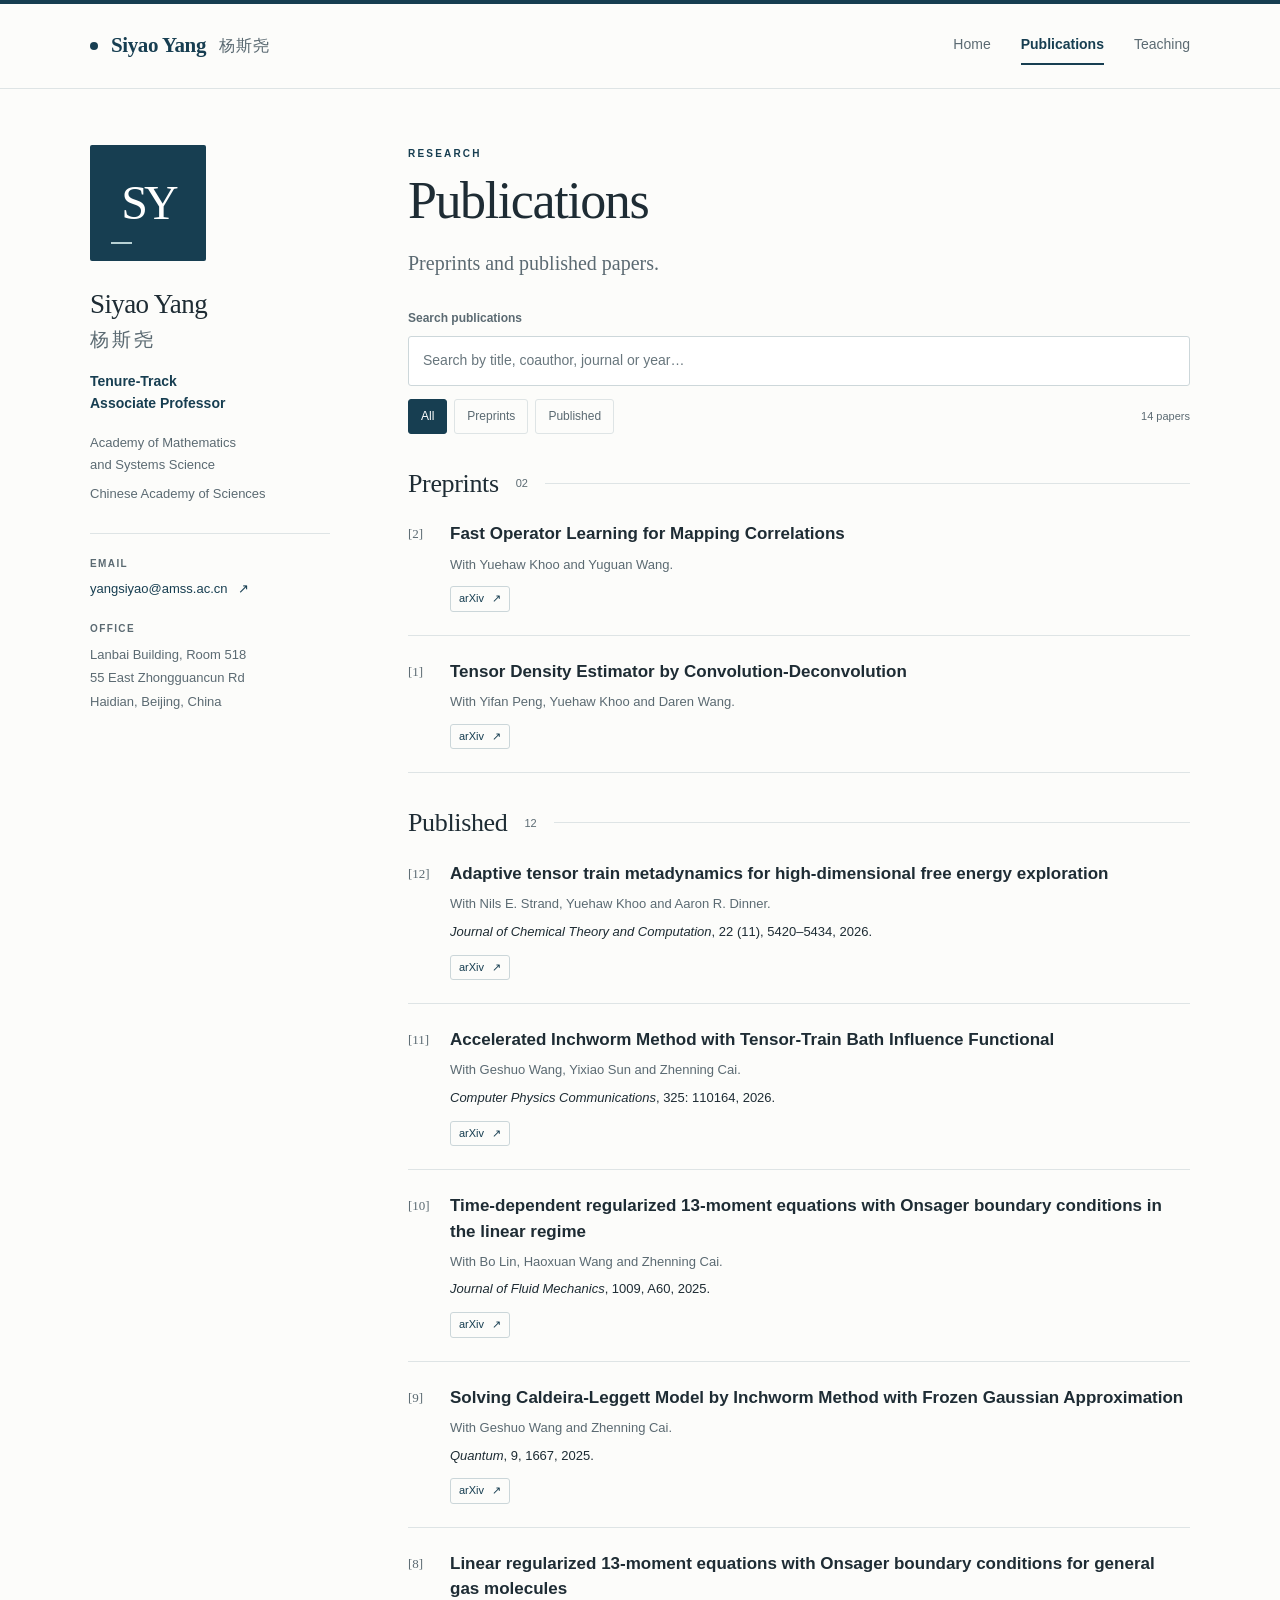
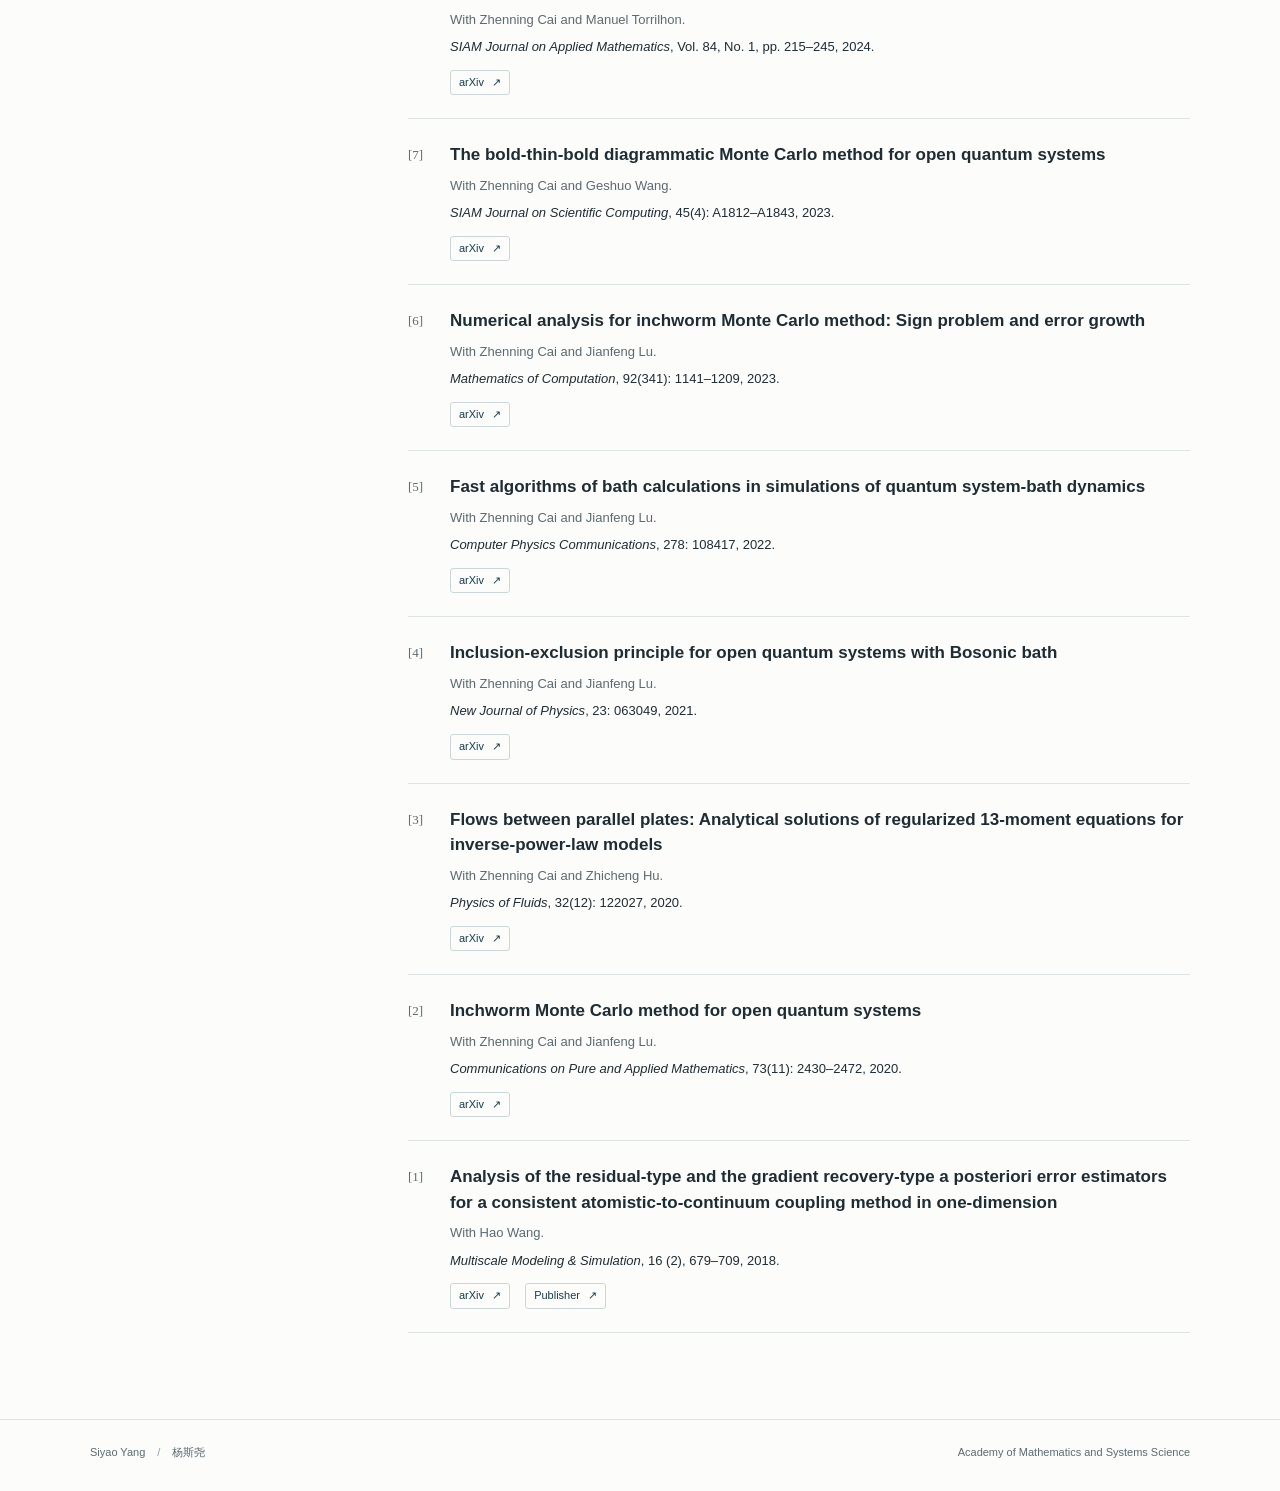
==== publications.html @ 6a9a7986 "Upload personal website" ====
<!doctype html>
<html lang="en">
<head>
  <meta charset="utf-8">
  <meta name="viewport" content="width=device-width, initial-scale=1">
  <meta name="description" content="Preprints and publications by Siyao Yang in scientific computing, tensor methods, open quantum systems and rarefied gas.">
  <meta name="author" content="Siyao Yang">
  <meta name="theme-color" content="#173e51">
  <meta property="og:type" content="website">
  <meta property="og:title" content="Publications · Siyao Yang">
  <meta property="og:description" content="Preprints and publications by Siyao Yang in scientific computing, tensor methods, open quantum systems and rarefied gas.">
  <title>Publications · Siyao Yang | 杨斯尧</title>
  <link rel="icon" href="assets/favicon.svg" type="image/svg+xml">
  <link rel="stylesheet" href="assets/site.css">
  <script src="assets/site.js" defer></script>
</head>
<body>
  <a class="skip-link" href="#main">Skip to main content</a>
  <header class="site-header">
    <div class="header-inner">
      <a class="wordmark" href="index.html" aria-label="Siyao Yang home"><span class="wordmark-dot" aria-hidden="true"></span>Siyao Yang <span lang="zh-Hans">杨斯尧</span></a>
      <nav aria-label="Main navigation"><a href="index.html">Home</a><a href="publications.html" aria-current="page">Publications</a><a href="teaching.html">Teaching</a></nav>
    </div>
  </header>
  <div class="layout">
    <aside class="profile" aria-label="Profile and contact information">
  <div class="identity">
    <!-- PHOTO: Replace the monogram below with <img class="portrait" src="assets/profile.jpg" alt="Siyao Yang" width="120" height="120"> after adding your photo. -->
    <div class="monogram" aria-hidden="true">SY<span></span></div>
    <div class="identity-text">
      <p class="profile-name">Siyao Yang <span lang="zh-Hans">杨斯尧</span></p>
      <p class="profile-role">Tenure-Track<br> Associate Professor</p>
    </div>
  </div>
  <div class="profile-affiliation">
    <a href="https://english.amss.cas.cn/">Academy of Mathematics<br> and Systems Science</a>
    <a href="https://english.cas.cn/">Chinese Academy of Sciences</a>
  </div>
  <div class="profile-contact">
    <div><span class="small-label">EMAIL</span><a class="email" href="mailto:yangsiyao@amss.ac.cn">yangsiyao@amss.ac.cn <span aria-hidden="true">↗</span></a></div>
    <div><span class="small-label">OFFICE</span><address>Lanbai Building, Room 518<br>55 East Zhongguancun Rd<br>Haidian, Beijing, China</address></div>
  </div>
</aside>
    <main id="main" tabindex="-1">
      <header class="page-heading">
  <p class="eyebrow">RESEARCH</p><h1>Publications</h1>
  <p class="page-deck">Preprints and published papers.</p>
</header>
<div class="publication-tools" id="publication-tools" hidden>
  <label class="search-label" for="paper-search">Search publications</label>
  <input type="search" id="paper-search" placeholder="Search by title, coauthor, journal or year…" autocomplete="off">
  <div class="filter-row"><div class="filters" role="group" aria-label="Filter publications">
    <button type="button" data-filter="all" aria-pressed="true">All</button>
    <button type="button" data-filter="preprint" aria-pressed="false">Preprints</button>
    <button type="button" data-filter="published" aria-pressed="false">Published</button>
  </div><p class="result-count" id="result-count" role="status" aria-live="polite">14 papers</p></div>
</div>
<section class="section publication-section" data-publication-section="preprint" id="preprint"><div class="section-heading"><h2>Preprints</h2><span class="section-count">02</span><span class="section-line" aria-hidden="true"></span></div><ol class="publication-list"><li class="publication" data-kind="preprint" id="preprint-2">
  <span class="publication-number">[2]</span>
  <article><h3><a href="https://arxiv.org/abs/2512.09286">Fast Operator Learning for Mapping Correlations</a></h3>
  <p class="publication-authors">With Yuehaw Khoo and Yuguan Wang.</p>
  
  <div class="paper-links"><a class="paper-link" href="https://arxiv.org/abs/2512.09286">arXiv <span aria-hidden="true">↗</span></a></div></article>
</li>
<li class="publication" data-kind="preprint" id="preprint-1">
  <span class="publication-number">[1]</span>
  <article><h3><a href="https://arxiv.org/abs/2412.18964">Tensor Density Estimator by Convolution-Deconvolution</a></h3>
  <p class="publication-authors">With Yifan Peng, Yuehaw Khoo and Daren Wang.</p>
  
  <div class="paper-links"><a class="paper-link" href="https://arxiv.org/abs/2412.18964">arXiv <span aria-hidden="true">↗</span></a></div></article>
</li></ol></section><section class="section publication-section" data-publication-section="published" id="published"><div class="section-heading"><h2>Published</h2><span class="section-count">12</span><span class="section-line" aria-hidden="true"></span></div><ol class="publication-list"><li class="publication" data-kind="published" id="published-12">
  <span class="publication-number">[12]</span>
  <article><h3><a href="https://arxiv.org/abs/2603.13549">Adaptive tensor train metadynamics for high-dimensional free energy exploration</a></h3>
  <p class="publication-authors">With Nils E. Strand, Yuehaw Khoo and Aaron R. Dinner.</p>
  <p class="publication-venue"><em>Journal of Chemical Theory and Computation</em>, 22 (11), 5420–5434, 2026.</p>
  <div class="paper-links"><a class="paper-link" href="https://arxiv.org/abs/2603.13549">arXiv <span aria-hidden="true">↗</span></a></div></article>
</li>
<li class="publication" data-kind="published" id="published-11">
  <span class="publication-number">[11]</span>
  <article><h3><a href="https://arxiv.org/abs/2506.12410">Accelerated Inchworm Method with Tensor-Train Bath Influence Functional</a></h3>
  <p class="publication-authors">With Geshuo Wang, Yixiao Sun and Zhenning Cai.</p>
  <p class="publication-venue"><em>Computer Physics Communications</em>, 325: 110164, 2026.</p>
  <div class="paper-links"><a class="paper-link" href="https://arxiv.org/abs/2506.12410">arXiv <span aria-hidden="true">↗</span></a></div></article>
</li>
<li class="publication" data-kind="published" id="published-10">
  <span class="publication-number">[10]</span>
  <article><h3><a href="https://arxiv.org/abs/2407.12845">Time-dependent regularized 13-moment equations with Onsager boundary conditions in the linear regime</a></h3>
  <p class="publication-authors">With Bo Lin, Haoxuan Wang and Zhenning Cai.</p>
  <p class="publication-venue"><em>Journal of Fluid Mechanics</em>, 1009, A60, 2025.</p>
  <div class="paper-links"><a class="paper-link" href="https://arxiv.org/abs/2407.12845">arXiv <span aria-hidden="true">↗</span></a></div></article>
</li>
<li class="publication" data-kind="published" id="published-9">
  <span class="publication-number">[9]</span>
  <article><h3><a href="https://arxiv.org/abs/2408.01039">Solving Caldeira-Leggett Model by Inchworm Method with Frozen Gaussian Approximation</a></h3>
  <p class="publication-authors">With Geshuo Wang and Zhenning Cai.</p>
  <p class="publication-venue"><em>Quantum</em>, 9, 1667, 2025.</p>
  <div class="paper-links"><a class="paper-link" href="https://arxiv.org/abs/2408.01039">arXiv <span aria-hidden="true">↗</span></a></div></article>
</li>
<li class="publication" data-kind="published" id="published-8">
  <span class="publication-number">[8]</span>
  <article><h3><a href="https://arxiv.org/abs/2303.07314">Linear regularized 13-moment equations with Onsager boundary conditions for general gas molecules</a></h3>
  <p class="publication-authors">With Zhenning Cai and Manuel Torrilhon.</p>
  <p class="publication-venue"><em>SIAM Journal on Applied Mathematics</em>, Vol. 84, No. 1, pp. 215–245, 2024.</p>
  <div class="paper-links"><a class="paper-link" href="https://arxiv.org/abs/2303.07314">arXiv <span aria-hidden="true">↗</span></a></div></article>
</li>
<li class="publication" data-kind="published" id="published-7">
  <span class="publication-number">[7]</span>
  <article><h3><a href="https://arxiv.org/abs/2205.10896">The bold-thin-bold diagrammatic Monte Carlo method for open quantum systems</a></h3>
  <p class="publication-authors">With Zhenning Cai and Geshuo Wang.</p>
  <p class="publication-venue"><em>SIAM Journal on Scientific Computing</em>, 45(4): A1812–A1843, 2023.</p>
  <div class="paper-links"><a class="paper-link" href="https://arxiv.org/abs/2205.10896">arXiv <span aria-hidden="true">↗</span></a></div></article>
</li>
<li class="publication" data-kind="published" id="published-6">
  <span class="publication-number">[6]</span>
  <article><h3><a href="https://arxiv.org/abs/2006.07654">Numerical analysis for inchworm Monte Carlo method: Sign problem and error growth</a></h3>
  <p class="publication-authors">With Zhenning Cai and Jianfeng Lu.</p>
  <p class="publication-venue"><em>Mathematics of Computation</em>, 92(341): 1141–1209, 2023.</p>
  <div class="paper-links"><a class="paper-link" href="https://arxiv.org/abs/2006.07654">arXiv <span aria-hidden="true">↗</span></a></div></article>
</li>
<li class="publication" data-kind="published" id="published-5">
  <span class="publication-number">[5]</span>
  <article><h3><a href="https://arxiv.org/abs/2202.06190">Fast algorithms of bath calculations in simulations of quantum system-bath dynamics</a></h3>
  <p class="publication-authors">With Zhenning Cai and Jianfeng Lu.</p>
  <p class="publication-venue"><em>Computer Physics Communications</em>, 278: 108417, 2022.</p>
  <div class="paper-links"><a class="paper-link" href="https://arxiv.org/abs/2202.06190">arXiv <span aria-hidden="true">↗</span></a></div></article>
</li>
<li class="publication" data-kind="published" id="published-4">
  <span class="publication-number">[4]</span>
  <article><h3><a href="https://arxiv.org/abs/2103.01423">Inclusion-exclusion principle for open quantum systems with Bosonic bath</a></h3>
  <p class="publication-authors">With Zhenning Cai and Jianfeng Lu.</p>
  <p class="publication-venue"><em>New Journal of Physics</em>, 23: 063049, 2021.</p>
  <div class="paper-links"><a class="paper-link" href="https://arxiv.org/abs/2103.01423">arXiv <span aria-hidden="true">↗</span></a></div></article>
</li>
<li class="publication" data-kind="published" id="published-3">
  <span class="publication-number">[3]</span>
  <article><h3><a href="https://arxiv.org/abs/2010.03434">Flows between parallel plates: Analytical solutions of regularized 13-moment equations for inverse-power-law models</a></h3>
  <p class="publication-authors">With Zhenning Cai and Zhicheng Hu.</p>
  <p class="publication-venue"><em>Physics of Fluids</em>, 32(12): 122027, 2020.</p>
  <div class="paper-links"><a class="paper-link" href="https://arxiv.org/abs/2010.03434">arXiv <span aria-hidden="true">↗</span></a></div></article>
</li>
<li class="publication" data-kind="published" id="published-2">
  <span class="publication-number">[2]</span>
  <article><h3><a href="https://arxiv.org/abs/1811.08044">Inchworm Monte Carlo method for open quantum systems</a></h3>
  <p class="publication-authors">With Zhenning Cai and Jianfeng Lu.</p>
  <p class="publication-venue"><em>Communications on Pure and Applied Mathematics</em>, 73(11): 2430–2472, 2020.</p>
  <div class="paper-links"><a class="paper-link" href="https://arxiv.org/abs/1811.08044">arXiv <span aria-hidden="true">↗</span></a></div></article>
</li>
<li class="publication" data-kind="published" id="published-1">
  <span class="publication-number">[1]</span>
  <article><h3><a href="https://epubs.siam.org/doi/abs/10.1137/17M1118579">Analysis of the residual-type and the gradient recovery-type a posteriori error estimators for a consistent atomistic-to-continuum coupling method in one-dimension</a></h3>
  <p class="publication-authors">With Hao Wang.</p>
  <p class="publication-venue"><em>Multiscale Modeling &amp; Simulation</em>, 16 (2), 679–709, 2018.</p>
  <div class="paper-links"><a class="paper-link" href="https://arxiv.org/abs/1702.04048">arXiv <span aria-hidden="true">↗</span></a><a class="paper-link" href="https://epubs.siam.org/doi/abs/10.1137/17M1118579">Publisher <span aria-hidden="true">↗</span></a></div></article>
</li></ol></section><p class="empty-state" id="empty-state" hidden>No matching papers. Try another search term or select “All”.</p>
    </main>
  </div>
  <footer class="site-footer"><div><span>Siyao Yang <span class="footer-divider">/</span> <span lang="zh-Hans">杨斯尧</span></span><span>Academy of Mathematics and Systems Science</span></div></footer>
</body>
</html>
---- assets/site.css ----
/* Local stylesheet. No Google Fonts, external CSS, trackers, or CDN dependencies. */
:root {
  --ink: #1e2c34;
  --muted: #5b6a72;
  --accent: #173e51;
  --accent-hover: #28647b;
  --paper: #fcfcfa;
  --line: #dee4e5;
  --soft: #f0f4f3;
  --serif: Georgia, "Times New Roman", "Songti SC", SimSun, serif;
  --sans: -apple-system, BlinkMacSystemFont, "Segoe UI", "PingFang SC", "Microsoft YaHei", Arial, sans-serif;
}
* { box-sizing: border-box; }
[hidden] { display: none !important; }
html { scroll-behavior: smooth; scroll-padding-top: 110px; }
body { margin: 0; background: var(--paper); color: var(--ink); font-family: var(--sans); font-size: 16px; line-height: 1.7; -webkit-font-smoothing: antialiased; }
a { color: var(--accent); text-decoration-thickness: 1px; text-underline-offset: 3px; }
a:hover { color: var(--accent-hover); }
a:focus-visible, button:focus-visible, input:focus-visible { outline: 3px solid #a7622b; outline-offset: 4px; }
p, h1, h2, h3 { margin: 0; }
h1, h2, h3 { text-wrap: pretty; }
button, input { font: inherit; }
.skip-link { position: fixed; z-index: 99; left: 20px; top: -100px; padding: 10px 18px; background: var(--accent); color: #fff; }
.skip-link:focus { top: 12px; }
.site-header { background: rgba(252,252,250,.97); border-top: 4px solid var(--accent); border-bottom: 1px solid var(--line); }
.header-inner { max-width: 1180px; margin: auto; padding: 23px 40px; display: flex; align-items: center; justify-content: space-between; gap: 25px; }
.wordmark { display: inline-flex; align-items: center; gap: 12px; font-family: var(--serif); font-size: 21px; font-weight: 600; letter-spacing: -.4px; text-decoration: none; white-space: nowrap; }
.wordmark > [lang] { font-family: var(--sans); font-size: 16px; font-weight: 400; color: var(--muted); letter-spacing: 1px; margin-left: 1px; }
.wordmark-dot { width: 8px; height: 8px; border-radius: 50%; background: var(--accent); margin-right: 1px; }
nav { display: flex; gap: 30px; align-items: center; }
nav a { text-decoration: none; color: var(--muted); font-size: 14px; padding: 6px 0; border-bottom: 2px solid transparent; }
nav a[aria-current="page"] { color: var(--accent); border-bottom-color: var(--accent); font-weight: 600; }
nav a:hover { border-bottom-color: var(--line); }
.layout { max-width: 1180px; margin: auto; display: grid; grid-template-columns: 248px minmax(0, 1fr); gap: 70px; padding: 56px 40px 86px; align-items: start; }
.profile { position: sticky; top: 34px; padding-right: 8px; }
.monogram { width: 116px; height: 116px; display: grid; place-content: center; background: var(--accent); color: #fff; font-family: var(--serif); font-size: 48px; letter-spacing: -4px; position: relative; margin-bottom: 25px; border-radius: 2px; }
.monogram span { position: absolute; width: 21px; height: 2px; background: #b7d1d4; left: 21px; bottom: 17px; }
.portrait { width: 116px; height: 116px; display: block; object-fit: cover; object-position: center; border-radius: 2px; margin-bottom: 25px; }
.profile-name { font-family: var(--serif); font-size: 27px; font-weight: 500; line-height: 1.4; letter-spacing: -.6px; }
.profile-name [lang] { display: block; color: var(--muted); font-family: var(--sans); font-size: 19px; font-weight: 400; margin-top: 3px; letter-spacing: 3px; }
.profile-role { color: var(--accent); font-size: 14px; font-weight: 600; line-height: 1.55; margin-top: 18px; }
.profile-affiliation { margin-top: 17px; font-size: 13px; line-height: 1.75; }
.profile-affiliation a { display: block; text-decoration: none; color: var(--muted); }
.profile-affiliation a:hover { text-decoration: underline; color: var(--accent); }
.profile-affiliation a + a { margin-top: 6px; }
.profile-contact { border-top: 1px solid var(--line); margin-top: 27px; padding-top: 23px; font-size: 13px; }
.profile-contact > div + div { margin-top: 22px; }
.small-label { display: block; color: var(--muted); font-size: 10px; line-height: 1.4; letter-spacing: 1.4px; font-weight: 650; margin-bottom: 7px; }
.email { text-decoration: none; overflow-wrap: anywhere; font-weight: 500; }
.email > span { margin-left: 7px; }
address { font-style: normal; color: var(--muted); line-height: 1.8; }
main { min-width: 0; }
main:focus { outline: none; }
.eyebrow { color: var(--accent); font-size: 10px; font-weight: 650; letter-spacing: 2.2px; margin-bottom: 10px; }
h1 { font-family: var(--serif); font-size: 52px; line-height: 1.12; font-weight: 500; letter-spacing: -1.4px; }
.page-deck { font-family: var(--serif); color: var(--muted); font-size: 20px; line-height: 1.5; margin-top: 18px; }
.page-heading { margin-bottom: 28px; }
.about-copy { line-height: 1.8; }
.section { margin-top: 40px; }
.section-heading { display: flex; align-items: center; gap: 17px; margin-bottom: 18px; }
h2 { font-family: var(--serif); font-size: 26px; line-height: 1.3; font-weight: 500; letter-spacing: -.35px; }
.section-line { flex: 1; min-width: 12px; height: 1px; background: var(--line); }
.section-count { font-size: 11px; color: var(--muted); font-variant-numeric: tabular-nums; }
.section-intro { font-size: 14px; color: var(--muted); margin-bottom: 18px; }
.research-list { margin: 0; padding: 0; list-style: none; border-top: 1px solid var(--line); }
.research-list li { display: flex; gap: 20px; align-items: baseline; padding: 14px 16px; border-bottom: 1px solid var(--line); background: var(--soft); font-size: 15px; line-height: 1.65; }
.research-number { font-family: var(--serif); font-size: 14px; color: var(--accent); flex: 0 0 23px; }
.timeline-row { display: grid; grid-template-columns: 146px minmax(0, 1fr); gap: 19px; padding: 18px 0; border-bottom: 1px solid var(--line); }
.timeline-row:first-child { padding-top: 0; }
.timeline-date { color: var(--muted); font-size: 12px; line-height: 1.8; padding-top: 2px; font-variant-numeric: tabular-nums; }
h3 { font-size: 15px; line-height: 1.6; font-weight: 600; }
.timeline-row p:not(.timeline-date) { font-size: 14px; line-height: 1.75; }
.timeline-row .meta { margin-top: 5px; }
.meta { color: var(--muted); font-size: 12px !important; font-weight: 400; }
.publication-tools { margin: 30px 0 32px; }
.search-label { display: block; font-size: 12px; font-weight: 600; margin-bottom: 8px; color: var(--muted); }
input[type="search"] { width: 100%; background: #fff; border: 1px solid #cdd7da; border-radius: 3px; color: var(--ink); font-size: 14px; padding: 12px 14px; appearance: none; }
input::placeholder { color: #68767d; opacity: 1; }
.filter-row { display: flex; align-items: center; justify-content: space-between; gap: 14px; margin-top: 13px; }
.filters { display: flex; gap: 7px; flex-wrap: wrap; }
.filters button { color: var(--muted); background: transparent; border: 1px solid var(--line); font-size: 12px; border-radius: 3px; padding: 6px 12px; cursor: pointer; }
.filters button[aria-pressed="true"] { color: #fff; background: var(--accent); border-color: var(--accent); }
.filters button:hover { border-color: var(--accent); }
.result-count { font-size: 11px; color: var(--muted); white-space: nowrap; }
.publication-section { margin-top: 33px; }
.publication-list { list-style: none; margin: 0; padding: 0; }
.publication { display: grid; grid-template-columns: 28px minmax(0,1fr); gap: 14px; padding: 23px 0; border-bottom: 1px solid var(--line); }
.publication:first-child { padding-top: 3px; }
.publication-number { font-family: var(--serif); color: var(--muted); font-size: 13px; line-height: 2; }
.publication h3 { font-size: 17px; font-weight: 600; line-height: 1.5; }
.publication h3 a { color: var(--ink); text-decoration: none; }
.publication h3 a:hover { color: var(--accent-hover); text-decoration: underline; }
.publication-authors { font-size: 13px; color: var(--muted); margin-top: 7px; line-height: 1.65; }
.publication-venue { font-size: 13px; margin-top: 6px; line-height: 1.75; }
.paper-links { margin-top: 11px; display: flex; gap: 15px; }
.paper-link { font-size: 11px; line-height: 1.4; text-decoration: none; color: var(--accent); border: 1px solid #cbd6d9; border-radius: 3px; padding: 4px 8px; }
.paper-link span { margin-left: 5px; }
.paper-link:hover { background: var(--soft); }
.empty-state { background: var(--soft); padding: 25px; font-size: 14px; color: var(--muted); border-left: 3px solid var(--accent); }
.school-name { font-size: 12px; color: var(--muted); margin-top: -7px; margin-bottom: 17px; }
.course { display: grid; grid-template-columns: 136px minmax(0, 1fr); gap: 25px; padding: 20px 0; border-top: 1px solid var(--line); }
.course-date { font-size: 13px; font-variant-numeric: tabular-nums; }
.course-date span { display: block; }
.course-date .meta { margin-top: 2px; }
.course-code { display: block; color: var(--accent); font-size: 10px; letter-spacing: .7px; font-weight: 650; margin-bottom: 5px; }
.course h3 { font-size: 15px; line-height: 1.5; }
.site-footer { border-top: 1px solid var(--line); }
.site-footer > div { max-width: 1180px; margin: auto; padding: 23px 40px 30px; display: flex; justify-content: space-between; gap: 20px; color: var(--muted); font-size: 11px; }
.footer-divider { margin: 0 9px; color: #91a0a5; }
@media (min-width: 1500px) { .layout { padding-top: 65px; } }
@media (max-width: 1020px) {
  .layout { grid-template-columns: 220px minmax(0,1fr); gap: 40px; padding-left: 30px; padding-right: 30px; }
  .header-inner { padding-left: 30px; padding-right: 30px; }
  .timeline-row { grid-template-columns: 123px minmax(0,1fr); gap: 15px; }
  .course { grid-template-columns: 118px minmax(0,1fr); gap: 18px; }
  h1 { font-size: 46px; }
}
@media (max-width: 780px) {
  .header-inner { padding: 18px 24px; flex-wrap: wrap; gap: 12px; }
  .wordmark { font-size: 21px; }
  nav { gap: 24px; }
  .layout { display: block; padding: 30px 24px 55px; }
  .profile { position: static; display: grid; grid-template-columns: 1fr 1fr; gap: 20px 28px; border-bottom: 1px solid var(--line); padding: 0 0 26px; margin-bottom: 35px; }
  .identity { display: flex; gap: 16px; align-items: flex-start; grid-column: 1; }
  .monogram, .portrait { width: 73px; height: 82px; min-width: 73px; font-size: 35px; margin: 0; letter-spacing: -3px; }
  .monogram span { width: 17px; left: 14px; bottom: 11px; }
  .profile-name { font-size: 22px; }
  .profile-name [lang] { font-size: 15px; margin-top: 2px; }
  .profile-role { font-size: 12px; margin-top: 11px; }
  .profile-affiliation { margin: 0; grid-column: 2; grid-row: 1; padding-top: 2px; }
  .profile-contact { display: flex; gap: 28px; padding: 0; margin: 0; border: 0; grid-column: 1 / -1; font-size: 12px; }
  .profile-contact > div { flex: 1; }
  .profile-contact > div + div { margin: 0; }
  .profile-contact address { line-height: 1.6; }
  .small-label { margin-bottom: 5px; }
  .page-heading { margin-bottom: 23px; }
  h1 { font-size: 44px; }
  h2 { font-size: 25px; }
  .page-deck { font-size: 19px; }
  .section { margin-top: 32px; }
  .timeline-row { grid-template-columns: 137px minmax(0,1fr); }
  .site-footer > div { padding-left: 24px; padding-right: 24px; }
}
@media (max-width: 490px) {
  body { font-size: 15px; }
  .header-inner { display: block; padding: 15px 20px 11px; }
  nav { margin-top: 12px; gap: 25px; }
  nav a { font-size: 13px; }
  .layout { padding: 26px 20px 45px; }
  .profile { display: block; margin-bottom: 29px; padding-bottom: 23px; }
  .identity { align-items: center; }
  .profile-role { margin-top: 6px; }
  .profile-role br { display: none; }
  .profile-role br::after { content: ' '; }
  .profile-affiliation { margin-top: 15px; font-size: 12px; }
  .profile-affiliation br { display: none; }
  .profile-contact { margin-top: 19px; gap: 18px; }
  .profile-contact > div:first-child { flex: 1.05; }
  .profile-contact > div:last-child { flex: 1; }
  .profile-contact address { font-size: 11px; }
  .email { font-size: 11px; }
  .email > span { display: none; }
  h1 { font-size: 40px; }
  .eyebrow { font-size: 9px; letter-spacing: 1.9px; }
  .page-deck { font-size: 18px; }
  .about-copy { font-size: 15px; }
  .research-list li { padding: 13px 12px; gap: 10px; font-size: 14px; }
  .research-number { flex-basis: 22px; }
  .timeline-row { grid-template-columns: 1fr; gap: 5px; padding: 18px 0; }
  .timeline-date { font-size: 11px; }
  .publication { grid-template-columns: 23px minmax(0,1fr); gap: 8px; }
  .publication h3 { font-size: 16px; }
  .publication-authors, .publication-venue { font-size: 12px; }
  .filter-row { align-items: center; gap: 7px; }
  .filters { gap: 5px; }
  .filters button { padding: 5px 9px; font-size: 11px; }
  .result-count { font-size: 10px; }
  input[type="search"] { font-size: 16px; }
  .course { grid-template-columns: 1fr; gap: 8px; }
  .course-date { display: flex; gap: 10px; align-items: baseline; font-size: 12px; }
  .course-date .meta { font-size: 11px !important; }
  .course h3 { font-size: 14px; }
  .section-heading { gap: 12px; }
  .site-footer > div { display: block; padding-left: 20px; padding-right: 20px; }
  .site-footer > div > span { display: block; }
  .site-footer > div > span + span { margin-top: 7px; }
}
@media (prefers-reduced-motion: reduce) { html { scroll-behavior: auto; } }
@media print {
  body { background: #fff; font-size: 11pt; }
  .site-header, .site-footer, .publication-tools, .skip-link { display: none; }
  .layout { display: block; padding: 0; }
  .profile { position: static; border-bottom: 1px solid #aaa; padding-bottom: 16px; margin-bottom: 25px; }
  .monogram, .portrait, .profile-affiliation, .profile-contact { display: none; }
  .profile-name [lang] { display: inline; margin-left: 10px; }
  .profile-role br { display: none; }
  .profile-role { margin-top: 5px; }
  h1 { font-size: 28pt; }
  .page-deck { font-size: 13pt; }
  .publication, .timeline-row, .course { break-inside: avoid; }
  .paper-links { display: none; }
  .section { margin-top: 24px; }
  a { text-decoration: none; }
}
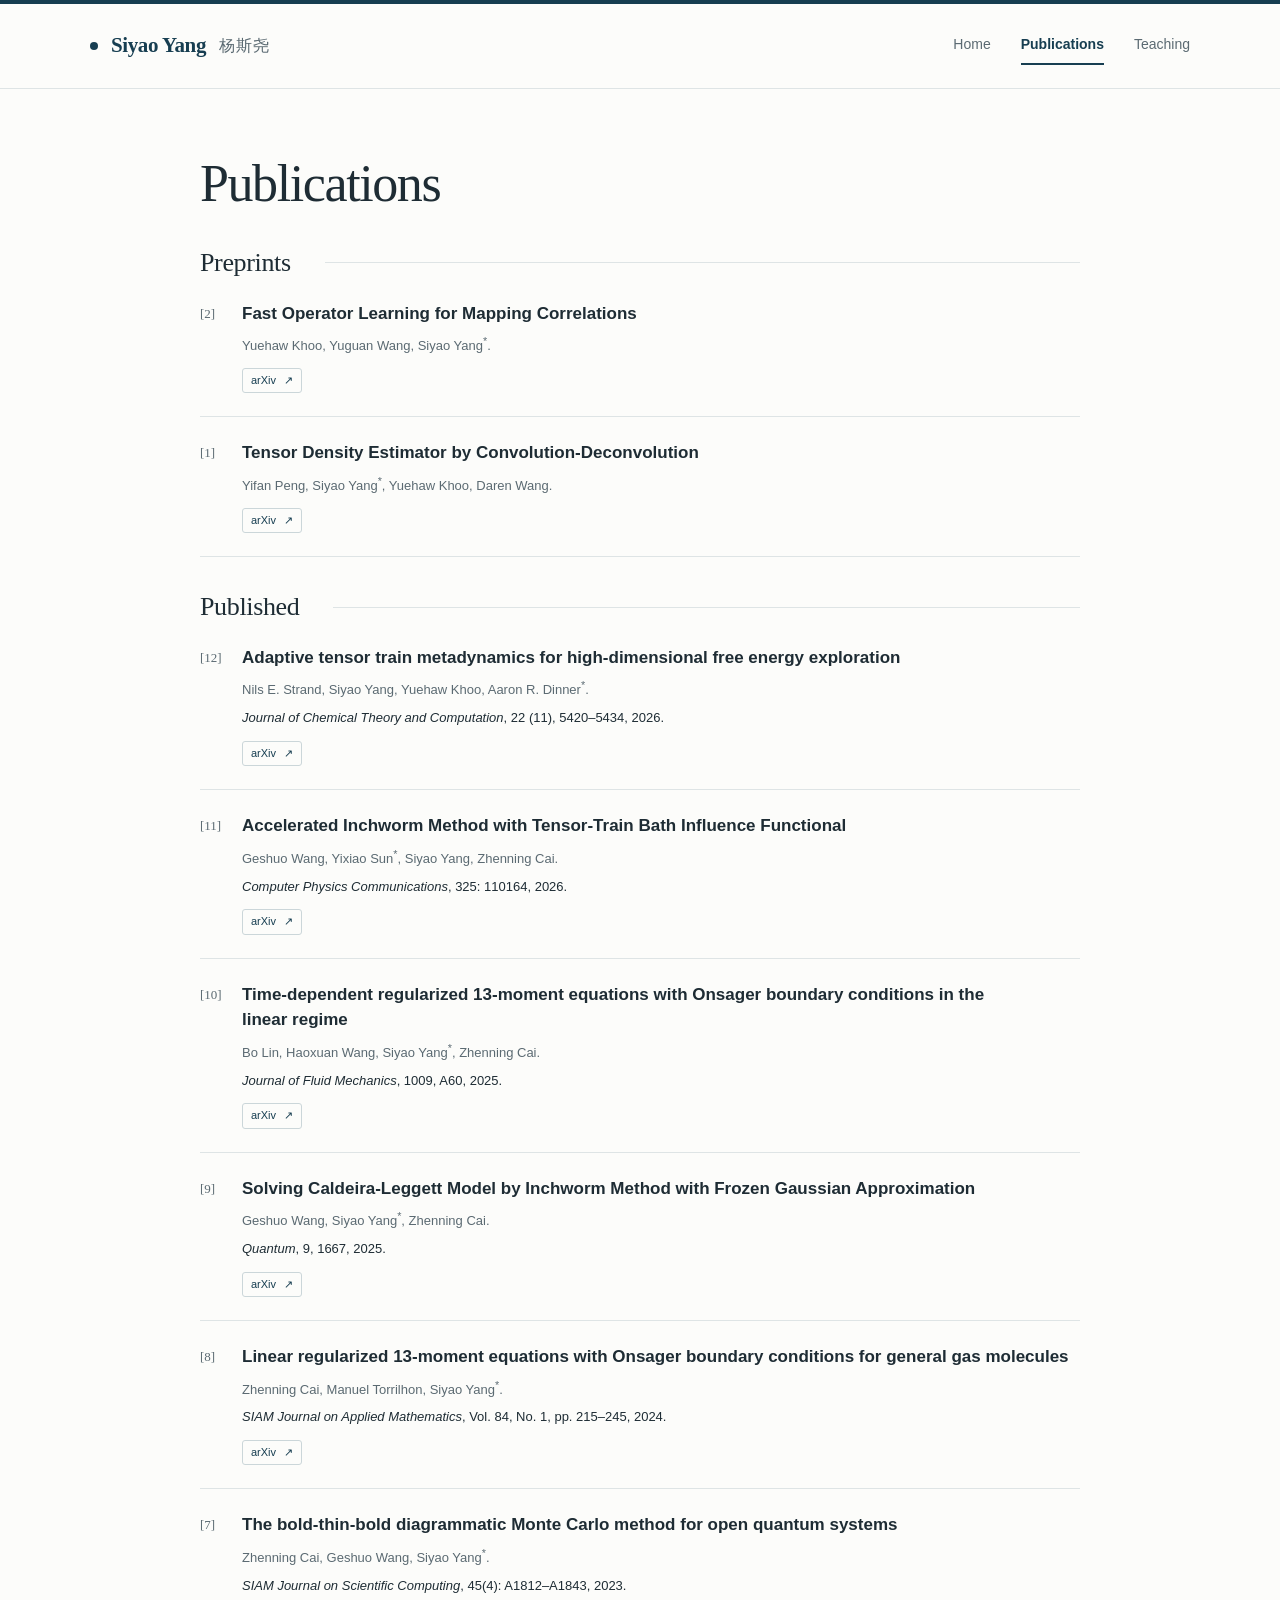
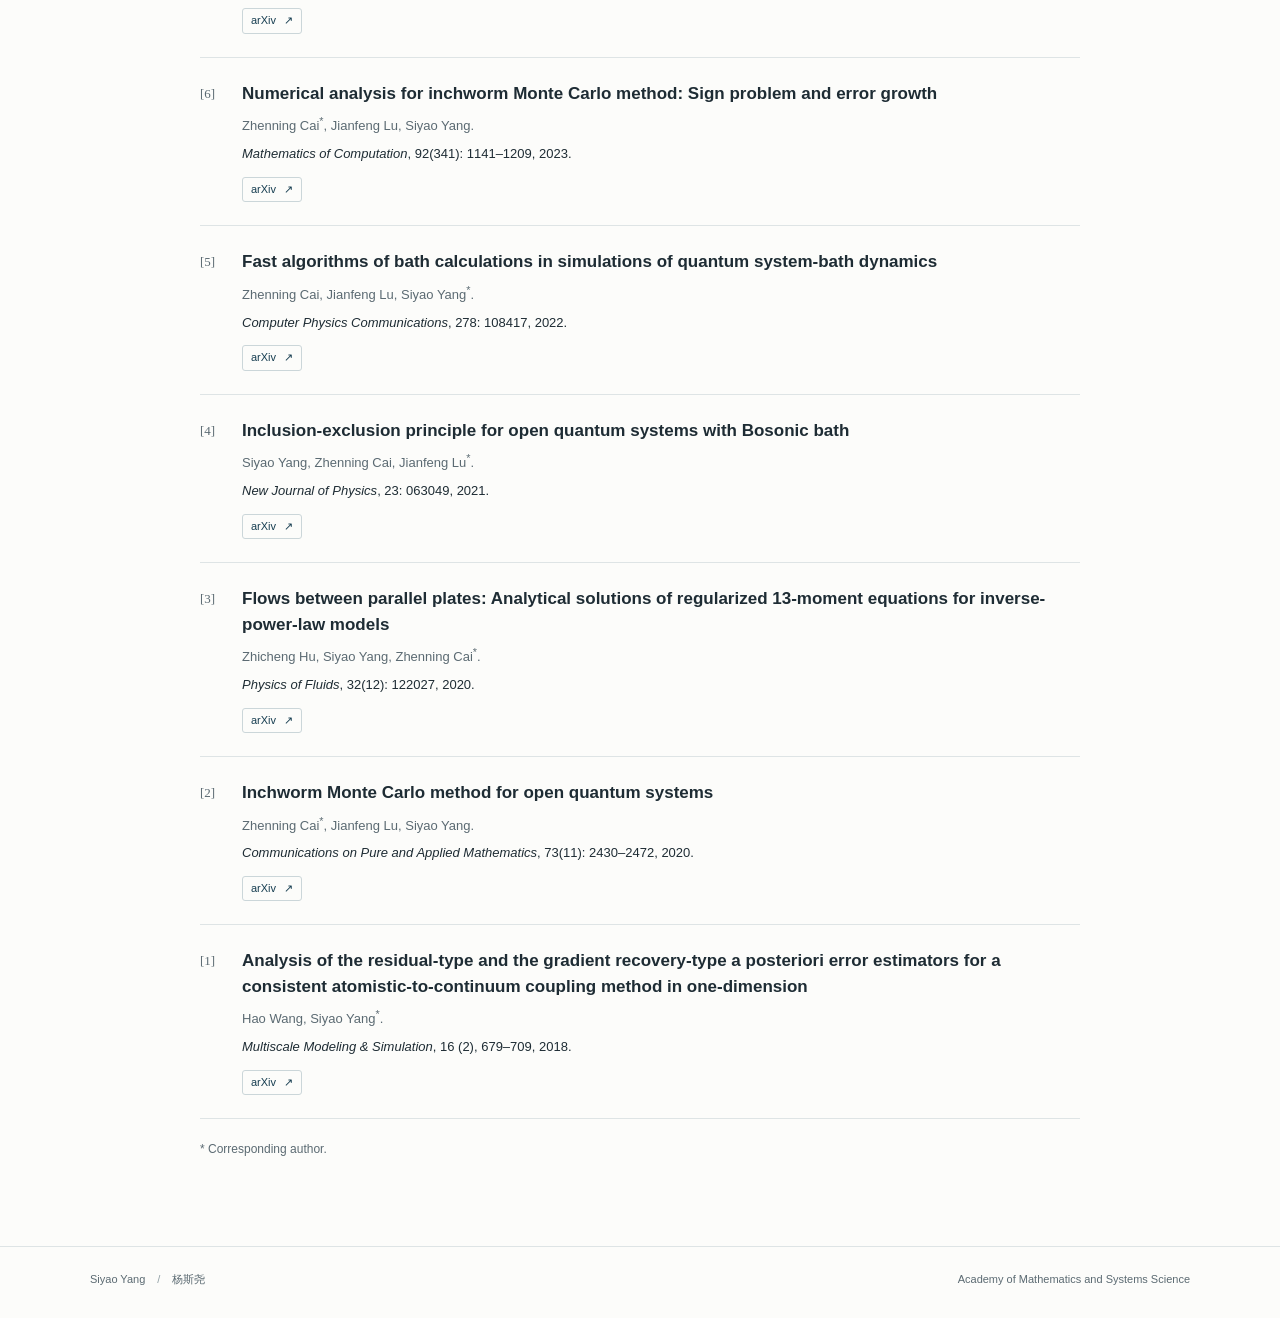
==== commit eb851848: "Update personal website and add portrait" ====
--- a/publications.html
+++ b/publications.html
@@ -12,7 +12,6 @@
   <title>Publications · Siyao Yang | 杨斯尧</title>
   <link rel="icon" href="assets/favicon.svg" type="image/svg+xml">
   <link rel="stylesheet" href="assets/site.css">
-  <script src="assets/site.js" defer></script>
 </head>
 <body>
   <a class="skip-link" href="#main">Skip to main content</a>
@@ -22,136 +21,109 @@
       <nav aria-label="Main navigation"><a href="index.html">Home</a><a href="publications.html" aria-current="page">Publications</a><a href="teaching.html">Teaching</a></nav>
     </div>
   </header>
-  <div class="layout">
-    <aside class="profile" aria-label="Profile and contact information">
-  <div class="identity">
-    <!-- PHOTO: Replace the monogram below with <img class="portrait" src="assets/profile.jpg" alt="Siyao Yang" width="120" height="120"> after adding your photo. -->
-    <div class="monogram" aria-hidden="true">SY<span></span></div>
-    <div class="identity-text">
-      <p class="profile-name">Siyao Yang <span lang="zh-Hans">杨斯尧</span></p>
-      <p class="profile-role">Tenure-Track<br> Associate Professor</p>
-    </div>
-  </div>
-  <div class="profile-affiliation">
-    <a href="https://english.amss.cas.cn/">Academy of Mathematics<br> and Systems Science</a>
-    <a href="https://english.cas.cn/">Chinese Academy of Sciences</a>
-  </div>
-  <div class="profile-contact">
-    <div><span class="small-label">EMAIL</span><a class="email" href="mailto:yangsiyao@amss.ac.cn">yangsiyao@amss.ac.cn <span aria-hidden="true">↗</span></a></div>
-    <div><span class="small-label">OFFICE</span><address>Lanbai Building, Room 518<br>55 East Zhongguancun Rd<br>Haidian, Beijing, China</address></div>
-  </div>
-</aside>
+  <div class="layout layout--content">
     <main id="main" tabindex="-1">
       <header class="page-heading">
-  <p class="eyebrow">RESEARCH</p><h1>Publications</h1>
-  <p class="page-deck">Preprints and published papers.</p>
+  <p class="eyebrow"></p><h1>Publications</h1>
 </header>
-<div class="publication-tools" id="publication-tools" hidden>
-  <label class="search-label" for="paper-search">Search publications</label>
-  <input type="search" id="paper-search" placeholder="Search by title, coauthor, journal or year…" autocomplete="off">
-  <div class="filter-row"><div class="filters" role="group" aria-label="Filter publications">
-    <button type="button" data-filter="all" aria-pressed="true">All</button>
-    <button type="button" data-filter="preprint" aria-pressed="false">Preprints</button>
-    <button type="button" data-filter="published" aria-pressed="false">Published</button>
-  </div><p class="result-count" id="result-count" role="status" aria-live="polite">14 papers</p></div>
-</div>
-<section class="section publication-section" data-publication-section="preprint" id="preprint"><div class="section-heading"><h2>Preprints</h2><span class="section-count">02</span><span class="section-line" aria-hidden="true"></span></div><ol class="publication-list"><li class="publication" data-kind="preprint" id="preprint-2">
+<section class="section publication-section" data-publication-section="preprint" id="preprint"><div class="section-heading"><h2>Preprints</h2><span class="section-count"></span><span class="section-line" aria-hidden="true"></span></div><ol class="publication-list"><li class="publication" data-kind="preprint" id="preprint-2">
   <span class="publication-number">[2]</span>
   <article><h3><a href="https://arxiv.org/abs/2512.09286">Fast Operator Learning for Mapping Correlations</a></h3>
-  <p class="publication-authors">With Yuehaw Khoo and Yuguan Wang.</p>
+  <p class="publication-authors">Yuehaw Khoo, Yuguan Wang, Siyao Yang<sup aria-label="corresponding author">*</sup>.</p>
   
   <div class="paper-links"><a class="paper-link" href="https://arxiv.org/abs/2512.09286">arXiv <span aria-hidden="true">↗</span></a></div></article>
 </li>
 <li class="publication" data-kind="preprint" id="preprint-1">
   <span class="publication-number">[1]</span>
   <article><h3><a href="https://arxiv.org/abs/2412.18964">Tensor Density Estimator by Convolution-Deconvolution</a></h3>
-  <p class="publication-authors">With Yifan Peng, Yuehaw Khoo and Daren Wang.</p>
+  <p class="publication-authors">Yifan Peng, Siyao Yang<sup aria-label="corresponding author">*</sup>, Yuehaw Khoo, Daren Wang.</p>
   
   <div class="paper-links"><a class="paper-link" href="https://arxiv.org/abs/2412.18964">arXiv <span aria-hidden="true">↗</span></a></div></article>
-</li></ol></section><section class="section publication-section" data-publication-section="published" id="published"><div class="section-heading"><h2>Published</h2><span class="section-count">12</span><span class="section-line" aria-hidden="true"></span></div><ol class="publication-list"><li class="publication" data-kind="published" id="published-12">
+</li></ol></section><section class="section publication-section" data-publication-section="published" id="published"><div class="section-heading"><h2>Published</h2><span class="section-count"></span><span class="section-line" aria-hidden="true"></span></div><ol class="publication-list"><li class="publication" data-kind="published" id="published-12">
   <span class="publication-number">[12]</span>
   <article><h3><a href="https://arxiv.org/abs/2603.13549">Adaptive tensor train metadynamics for high-dimensional free energy exploration</a></h3>
-  <p class="publication-authors">With Nils E. Strand, Yuehaw Khoo and Aaron R. Dinner.</p>
+  <p class="publication-authors">Nils E. Strand, Siyao Yang, Yuehaw Khoo, Aaron R. Dinner<sup aria-label="corresponding author">*</sup>.</p>
   <p class="publication-venue"><em>Journal of Chemical Theory and Computation</em>, 22 (11), 5420–5434, 2026.</p>
   <div class="paper-links"><a class="paper-link" href="https://arxiv.org/abs/2603.13549">arXiv <span aria-hidden="true">↗</span></a></div></article>
 </li>
 <li class="publication" data-kind="published" id="published-11">
   <span class="publication-number">[11]</span>
   <article><h3><a href="https://arxiv.org/abs/2506.12410">Accelerated Inchworm Method with Tensor-Train Bath Influence Functional</a></h3>
-  <p class="publication-authors">With Geshuo Wang, Yixiao Sun and Zhenning Cai.</p>
+  <p class="publication-authors">Geshuo Wang, Yixiao Sun<sup aria-label="corresponding author">*</sup>, Siyao Yang, Zhenning Cai.</p>
   <p class="publication-venue"><em>Computer Physics Communications</em>, 325: 110164, 2026.</p>
   <div class="paper-links"><a class="paper-link" href="https://arxiv.org/abs/2506.12410">arXiv <span aria-hidden="true">↗</span></a></div></article>
 </li>
 <li class="publication" data-kind="published" id="published-10">
   <span class="publication-number">[10]</span>
   <article><h3><a href="https://arxiv.org/abs/2407.12845">Time-dependent regularized 13-moment equations with Onsager boundary conditions in the linear regime</a></h3>
-  <p class="publication-authors">With Bo Lin, Haoxuan Wang and Zhenning Cai.</p>
+  <p class="publication-authors">Bo Lin, Haoxuan Wang, Siyao Yang<sup aria-label="corresponding author">*</sup>, Zhenning Cai.</p>
   <p class="publication-venue"><em>Journal of Fluid Mechanics</em>, 1009, A60, 2025.</p>
   <div class="paper-links"><a class="paper-link" href="https://arxiv.org/abs/2407.12845">arXiv <span aria-hidden="true">↗</span></a></div></article>
 </li>
 <li class="publication" data-kind="published" id="published-9">
   <span class="publication-number">[9]</span>
   <article><h3><a href="https://arxiv.org/abs/2408.01039">Solving Caldeira-Leggett Model by Inchworm Method with Frozen Gaussian Approximation</a></h3>
-  <p class="publication-authors">With Geshuo Wang and Zhenning Cai.</p>
+  <p class="publication-authors">Geshuo Wang, Siyao Yang<sup aria-label="corresponding author">*</sup>, Zhenning Cai.</p>
   <p class="publication-venue"><em>Quantum</em>, 9, 1667, 2025.</p>
   <div class="paper-links"><a class="paper-link" href="https://arxiv.org/abs/2408.01039">arXiv <span aria-hidden="true">↗</span></a></div></article>
 </li>
 <li class="publication" data-kind="published" id="published-8">
   <span class="publication-number">[8]</span>
   <article><h3><a href="https://arxiv.org/abs/2303.07314">Linear regularized 13-moment equations with Onsager boundary conditions for general gas molecules</a></h3>
-  <p class="publication-authors">With Zhenning Cai and Manuel Torrilhon.</p>
+  <p class="publication-authors">Zhenning Cai, Manuel Torrilhon, Siyao Yang<sup aria-label="corresponding author">*</sup>.</p>
   <p class="publication-venue"><em>SIAM Journal on Applied Mathematics</em>, Vol. 84, No. 1, pp. 215–245, 2024.</p>
   <div class="paper-links"><a class="paper-link" href="https://arxiv.org/abs/2303.07314">arXiv <span aria-hidden="true">↗</span></a></div></article>
 </li>
 <li class="publication" data-kind="published" id="published-7">
   <span class="publication-number">[7]</span>
   <article><h3><a href="https://arxiv.org/abs/2205.10896">The bold-thin-bold diagrammatic Monte Carlo method for open quantum systems</a></h3>
-  <p class="publication-authors">With Zhenning Cai and Geshuo Wang.</p>
+  <p class="publication-authors">Zhenning Cai, Geshuo Wang, Siyao Yang<sup aria-label="corresponding author">*</sup>.</p>
   <p class="publication-venue"><em>SIAM Journal on Scientific Computing</em>, 45(4): A1812–A1843, 2023.</p>
   <div class="paper-links"><a class="paper-link" href="https://arxiv.org/abs/2205.10896">arXiv <span aria-hidden="true">↗</span></a></div></article>
 </li>
 <li class="publication" data-kind="published" id="published-6">
   <span class="publication-number">[6]</span>
   <article><h3><a href="https://arxiv.org/abs/2006.07654">Numerical analysis for inchworm Monte Carlo method: Sign problem and error growth</a></h3>
-  <p class="publication-authors">With Zhenning Cai and Jianfeng Lu.</p>
+  <p class="publication-authors">Zhenning Cai<sup aria-label="corresponding author">*</sup>, Jianfeng Lu, Siyao Yang.</p>
   <p class="publication-venue"><em>Mathematics of Computation</em>, 92(341): 1141–1209, 2023.</p>
   <div class="paper-links"><a class="paper-link" href="https://arxiv.org/abs/2006.07654">arXiv <span aria-hidden="true">↗</span></a></div></article>
 </li>
 <li class="publication" data-kind="published" id="published-5">
   <span class="publication-number">[5]</span>
   <article><h3><a href="https://arxiv.org/abs/2202.06190">Fast algorithms of bath calculations in simulations of quantum system-bath dynamics</a></h3>
-  <p class="publication-authors">With Zhenning Cai and Jianfeng Lu.</p>
+  <p class="publication-authors">Zhenning Cai, Jianfeng Lu, Siyao Yang<sup aria-label="corresponding author">*</sup>.</p>
   <p class="publication-venue"><em>Computer Physics Communications</em>, 278: 108417, 2022.</p>
   <div class="paper-links"><a class="paper-link" href="https://arxiv.org/abs/2202.06190">arXiv <span aria-hidden="true">↗</span></a></div></article>
 </li>
 <li class="publication" data-kind="published" id="published-4">
   <span class="publication-number">[4]</span>
   <article><h3><a href="https://arxiv.org/abs/2103.01423">Inclusion-exclusion principle for open quantum systems with Bosonic bath</a></h3>
-  <p class="publication-authors">With Zhenning Cai and Jianfeng Lu.</p>
+  <p class="publication-authors">Siyao Yang, Zhenning Cai, Jianfeng Lu<sup aria-label="corresponding author">*</sup>.</p>
   <p class="publication-venue"><em>New Journal of Physics</em>, 23: 063049, 2021.</p>
   <div class="paper-links"><a class="paper-link" href="https://arxiv.org/abs/2103.01423">arXiv <span aria-hidden="true">↗</span></a></div></article>
 </li>
 <li class="publication" data-kind="published" id="published-3">
   <span class="publication-number">[3]</span>
   <article><h3><a href="https://arxiv.org/abs/2010.03434">Flows between parallel plates: Analytical solutions of regularized 13-moment equations for inverse-power-law models</a></h3>
-  <p class="publication-authors">With Zhenning Cai and Zhicheng Hu.</p>
+  <p class="publication-authors">Zhicheng Hu, Siyao Yang, Zhenning Cai<sup aria-label="corresponding author">*</sup>.</p>
   <p class="publication-venue"><em>Physics of Fluids</em>, 32(12): 122027, 2020.</p>
   <div class="paper-links"><a class="paper-link" href="https://arxiv.org/abs/2010.03434">arXiv <span aria-hidden="true">↗</span></a></div></article>
 </li>
 <li class="publication" data-kind="published" id="published-2">
   <span class="publication-number">[2]</span>
   <article><h3><a href="https://arxiv.org/abs/1811.08044">Inchworm Monte Carlo method for open quantum systems</a></h3>
-  <p class="publication-authors">With Zhenning Cai and Jianfeng Lu.</p>
+  <p class="publication-authors">Zhenning Cai<sup aria-label="corresponding author">*</sup>, Jianfeng Lu, Siyao Yang.</p>
   <p class="publication-venue"><em>Communications on Pure and Applied Mathematics</em>, 73(11): 2430–2472, 2020.</p>
   <div class="paper-links"><a class="paper-link" href="https://arxiv.org/abs/1811.08044">arXiv <span aria-hidden="true">↗</span></a></div></article>
 </li>
 <li class="publication" data-kind="published" id="published-1">
   <span class="publication-number">[1]</span>
   <article><h3><a href="https://epubs.siam.org/doi/abs/10.1137/17M1118579">Analysis of the residual-type and the gradient recovery-type a posteriori error estimators for a consistent atomistic-to-continuum coupling method in one-dimension</a></h3>
-  <p class="publication-authors">With Hao Wang.</p>
+  <p class="publication-authors">Hao Wang, Siyao Yang<sup aria-label="corresponding author">*</sup>.</p>
   <p class="publication-venue"><em>Multiscale Modeling &amp; Simulation</em>, 16 (2), 679–709, 2018.</p>
-  <div class="paper-links"><a class="paper-link" href="https://arxiv.org/abs/1702.04048">arXiv <span aria-hidden="true">↗</span></a><a class="paper-link" href="https://epubs.siam.org/doi/abs/10.1137/17M1118579">Publisher <span aria-hidden="true">↗</span></a></div></article>
-</li></ol></section><p class="empty-state" id="empty-state" hidden>No matching papers. Try another search term or select “All”.</p>
+  <div class="paper-links"><a class="paper-link" href="https://arxiv.org/abs/1702.04048">arXiv <span aria-hidden="true">↗</span></a></div></article>
+</li></ol></section>
+<p class="publication-note">* Corresponding author.</p>
     </main>
   </div>
   <footer class="site-footer"><div><span>Siyao Yang <span class="footer-divider">/</span> <span lang="zh-Hans">杨斯尧</span></span><span>Academy of Mathematics and Systems Science</span></div></footer>
--- a/assets/site.css
+++ b/assets/site.css
@@ -32,10 +32,9 @@
 nav a[aria-current="page"] { color: var(--accent); border-bottom-color: var(--accent); font-weight: 600; }
 nav a:hover { border-bottom-color: var(--line); }
 .layout { max-width: 1180px; margin: auto; display: grid; grid-template-columns: 248px minmax(0, 1fr); gap: 70px; padding: 56px 40px 86px; align-items: start; }
+.layout--content { display: block; max-width: 960px; }
 .profile { position: sticky; top: 34px; padding-right: 8px; }
-.monogram { width: 116px; height: 116px; display: grid; place-content: center; background: var(--accent); color: #fff; font-family: var(--serif); font-size: 48px; letter-spacing: -4px; position: relative; margin-bottom: 25px; border-radius: 2px; }
-.monogram span { position: absolute; width: 21px; height: 2px; background: #b7d1d4; left: 21px; bottom: 17px; }
-.portrait { width: 116px; height: 116px; display: block; object-fit: cover; object-position: center; border-radius: 2px; margin-bottom: 25px; }
+.portrait { width: 170px; height: 200px; display: block; object-fit: cover; object-position: center 10%; border-radius: 2px; margin-bottom: 25px; }
 .profile-name { font-family: var(--serif); font-size: 27px; font-weight: 500; line-height: 1.4; letter-spacing: -.6px; }
 .profile-name [lang] { display: block; color: var(--muted); font-family: var(--sans); font-size: 19px; font-weight: 400; margin-top: 3px; letter-spacing: 3px; }
 .profile-role { color: var(--accent); font-size: 14px; font-weight: 600; line-height: 1.55; margin-top: 18px; }
@@ -72,16 +71,6 @@
 .timeline-row p:not(.timeline-date) { font-size: 14px; line-height: 1.75; }
 .timeline-row .meta { margin-top: 5px; }
 .meta { color: var(--muted); font-size: 12px !important; font-weight: 400; }
-.publication-tools { margin: 30px 0 32px; }
-.search-label { display: block; font-size: 12px; font-weight: 600; margin-bottom: 8px; color: var(--muted); }
-input[type="search"] { width: 100%; background: #fff; border: 1px solid #cdd7da; border-radius: 3px; color: var(--ink); font-size: 14px; padding: 12px 14px; appearance: none; }
-input::placeholder { color: #68767d; opacity: 1; }
-.filter-row { display: flex; align-items: center; justify-content: space-between; gap: 14px; margin-top: 13px; }
-.filters { display: flex; gap: 7px; flex-wrap: wrap; }
-.filters button { color: var(--muted); background: transparent; border: 1px solid var(--line); font-size: 12px; border-radius: 3px; padding: 6px 12px; cursor: pointer; }
-.filters button[aria-pressed="true"] { color: #fff; background: var(--accent); border-color: var(--accent); }
-.filters button:hover { border-color: var(--accent); }
-.result-count { font-size: 11px; color: var(--muted); white-space: nowrap; }
 .publication-section { margin-top: 33px; }
 .publication-list { list-style: none; margin: 0; padding: 0; }
 .publication { display: grid; grid-template-columns: 28px minmax(0,1fr); gap: 14px; padding: 23px 0; border-bottom: 1px solid var(--line); }
@@ -92,13 +81,13 @@
 .publication h3 a:hover { color: var(--accent-hover); text-decoration: underline; }
 .publication-authors { font-size: 13px; color: var(--muted); margin-top: 7px; line-height: 1.65; }
 .publication-venue { font-size: 13px; margin-top: 6px; line-height: 1.75; }
+.publication-note { color: var(--muted); font-size: 12px; margin-top: 20px; }
 .paper-links { margin-top: 11px; display: flex; gap: 15px; }
 .paper-link { font-size: 11px; line-height: 1.4; text-decoration: none; color: var(--accent); border: 1px solid #cbd6d9; border-radius: 3px; padding: 4px 8px; }
 .paper-link span { margin-left: 5px; }
 .paper-link:hover { background: var(--soft); }
-.empty-state { background: var(--soft); padding: 25px; font-size: 14px; color: var(--muted); border-left: 3px solid var(--accent); }
-.school-name { font-size: 12px; color: var(--muted); margin-top: -7px; margin-bottom: 17px; }
 .course { display: grid; grid-template-columns: 136px minmax(0, 1fr); gap: 25px; padding: 20px 0; border-top: 1px solid var(--line); }
+.teaching-section .course:first-child { border-top: 0; padding-top: 0; }
 .course-date { font-size: 13px; font-variant-numeric: tabular-nums; }
 .course-date span { display: block; }
 .course-date .meta { margin-top: 2px; }
@@ -122,8 +111,7 @@
   .layout { display: block; padding: 30px 24px 55px; }
   .profile { position: static; display: grid; grid-template-columns: 1fr 1fr; gap: 20px 28px; border-bottom: 1px solid var(--line); padding: 0 0 26px; margin-bottom: 35px; }
   .identity { display: flex; gap: 16px; align-items: flex-start; grid-column: 1; }
-  .monogram, .portrait { width: 73px; height: 82px; min-width: 73px; font-size: 35px; margin: 0; letter-spacing: -3px; }
-  .monogram span { width: 17px; left: 14px; bottom: 11px; }
+  .portrait { width: 100px; height: 120px; min-width: 100px; margin: 0; }
   .profile-name { font-size: 22px; }
   .profile-name [lang] { font-size: 15px; margin-top: 2px; }
   .profile-role { font-size: 12px; margin-top: 11px; }
@@ -138,6 +126,8 @@
   h2 { font-size: 25px; }
   .page-deck { font-size: 19px; }
   .section { margin-top: 32px; }
+  .research-list li { padding: 13px 7px; gap: 5px; font-size: clamp(13px, 2.8vw, 15px); letter-spacing: -.2px; }
+  .research-number { flex-basis: 20px; }
   .timeline-row { grid-template-columns: 137px minmax(0,1fr); }
   .site-footer > div { padding-left: 24px; padding-right: 24px; }
 }
@@ -164,18 +154,11 @@
   .eyebrow { font-size: 9px; letter-spacing: 1.9px; }
   .page-deck { font-size: 18px; }
   .about-copy { font-size: 15px; }
-  .research-list li { padding: 13px 12px; gap: 10px; font-size: 14px; }
-  .research-number { flex-basis: 22px; }
   .timeline-row { grid-template-columns: 1fr; gap: 5px; padding: 18px 0; }
   .timeline-date { font-size: 11px; }
   .publication { grid-template-columns: 23px minmax(0,1fr); gap: 8px; }
   .publication h3 { font-size: 16px; }
   .publication-authors, .publication-venue { font-size: 12px; }
-  .filter-row { align-items: center; gap: 7px; }
-  .filters { gap: 5px; }
-  .filters button { padding: 5px 9px; font-size: 11px; }
-  .result-count { font-size: 10px; }
-  input[type="search"] { font-size: 16px; }
   .course { grid-template-columns: 1fr; gap: 8px; }
   .course-date { display: flex; gap: 10px; align-items: baseline; font-size: 12px; }
   .course-date .meta { font-size: 11px !important; }
@@ -188,10 +171,10 @@
 @media (prefers-reduced-motion: reduce) { html { scroll-behavior: auto; } }
 @media print {
   body { background: #fff; font-size: 11pt; }
-  .site-header, .site-footer, .publication-tools, .skip-link { display: none; }
+  .site-header, .site-footer, .skip-link { display: none; }
   .layout { display: block; padding: 0; }
   .profile { position: static; border-bottom: 1px solid #aaa; padding-bottom: 16px; margin-bottom: 25px; }
-  .monogram, .portrait, .profile-affiliation, .profile-contact { display: none; }
+  .portrait, .profile-affiliation, .profile-contact { display: none; }
   .profile-name [lang] { display: inline; margin-left: 10px; }
   .profile-role br { display: none; }
   .profile-role { margin-top: 5px; }
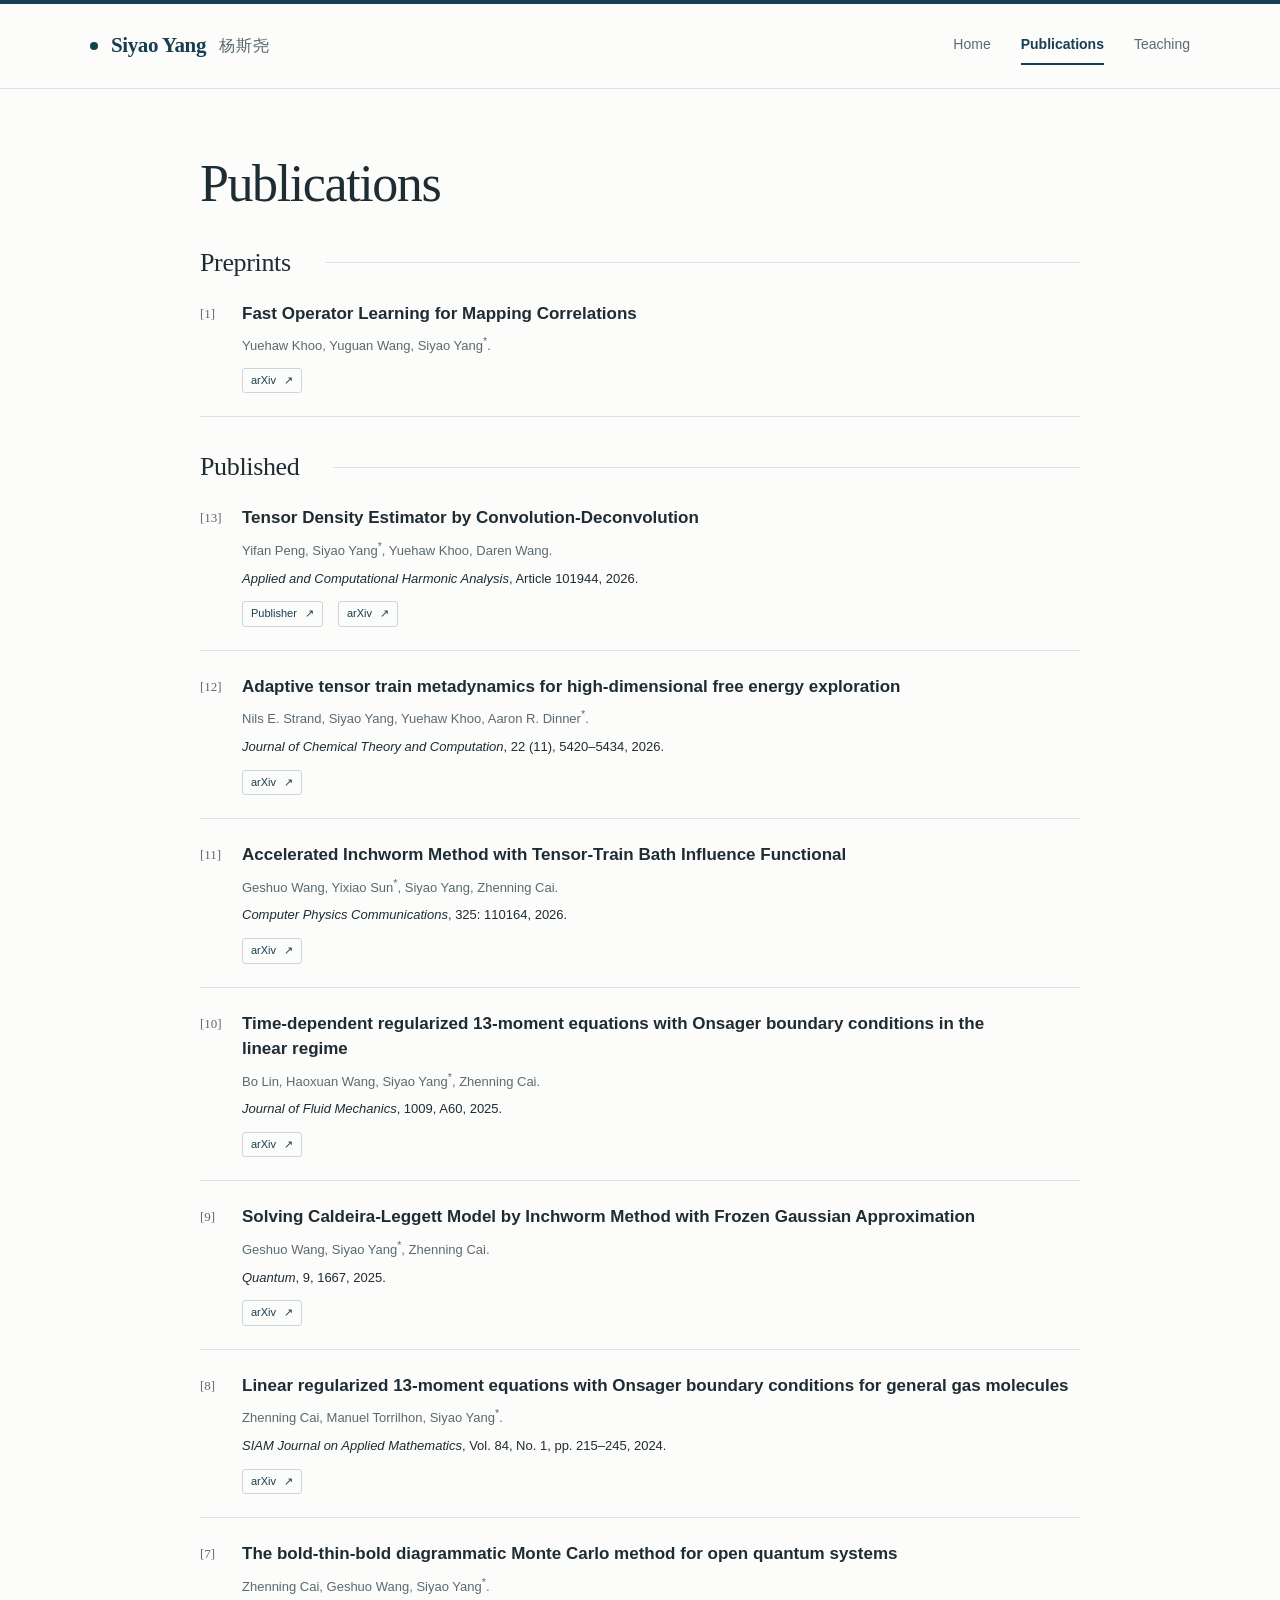
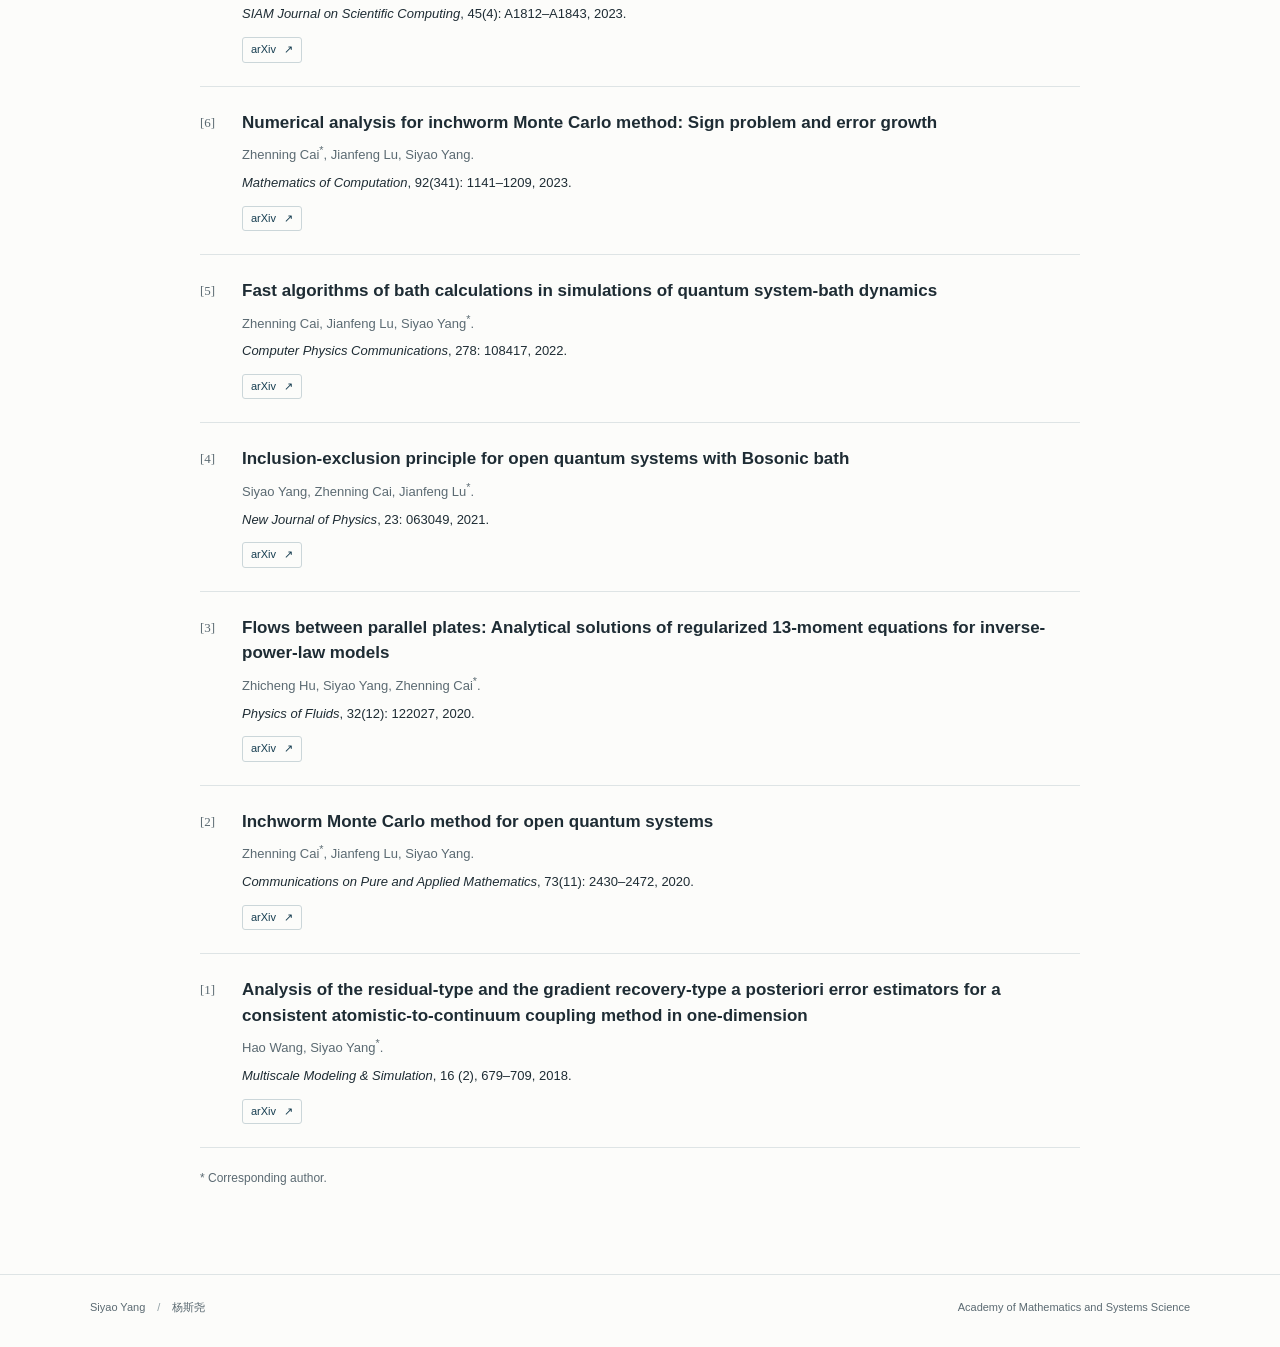
==== commit 52f98ba5: "Publish tensor density estimator paper" ====
--- a/publications.html
+++ b/publications.html
@@ -26,20 +26,20 @@
       <header class="page-heading">
   <p class="eyebrow"></p><h1>Publications</h1>
 </header>
-<section class="section publication-section" data-publication-section="preprint" id="preprint"><div class="section-heading"><h2>Preprints</h2><span class="section-count"></span><span class="section-line" aria-hidden="true"></span></div><ol class="publication-list"><li class="publication" data-kind="preprint" id="preprint-2">
-  <span class="publication-number">[2]</span>
+<section class="section publication-section" data-publication-section="preprint" id="preprint"><div class="section-heading"><h2>Preprints</h2><span class="section-count"></span><span class="section-line" aria-hidden="true"></span></div><ol class="publication-list"><li class="publication" data-kind="preprint" id="preprint-1">
+  <span class="publication-number">[1]</span>
   <article><h3><a href="https://arxiv.org/abs/2512.09286">Fast Operator Learning for Mapping Correlations</a></h3>
   <p class="publication-authors">Yuehaw Khoo, Yuguan Wang, Siyao Yang<sup aria-label="corresponding author">*</sup>.</p>
   
   <div class="paper-links"><a class="paper-link" href="https://arxiv.org/abs/2512.09286">arXiv <span aria-hidden="true">↗</span></a></div></article>
+</li></ol></section><section class="section publication-section" data-publication-section="published" id="published"><div class="section-heading"><h2>Published</h2><span class="section-count"></span><span class="section-line" aria-hidden="true"></span></div><ol class="publication-list"><li class="publication" data-kind="published" id="published-13">
+  <span class="publication-number">[13]</span>
+  <article><h3><a href="https://www.sciencedirect.com/science/article/pii/S1063520326000928">Tensor Density Estimator by Convolution-Deconvolution</a></h3>
+  <p class="publication-authors">Yifan Peng, Siyao Yang<sup aria-label="corresponding author">*</sup>, Yuehaw Khoo, Daren Wang.</p>
+  <p class="publication-venue"><em>Applied and Computational Harmonic Analysis</em>, Article 101944, 2026.</p>
+  <div class="paper-links"><a class="paper-link" href="https://www.sciencedirect.com/science/article/pii/S1063520326000928">Publisher <span aria-hidden="true">↗</span></a><a class="paper-link" href="https://arxiv.org/abs/2412.18964">arXiv <span aria-hidden="true">↗</span></a></div></article>
 </li>
-<li class="publication" data-kind="preprint" id="preprint-1">
-  <span class="publication-number">[1]</span>
-  <article><h3><a href="https://arxiv.org/abs/2412.18964">Tensor Density Estimator by Convolution-Deconvolution</a></h3>
-  <p class="publication-authors">Yifan Peng, Siyao Yang<sup aria-label="corresponding author">*</sup>, Yuehaw Khoo, Daren Wang.</p>
-  
-  <div class="paper-links"><a class="paper-link" href="https://arxiv.org/abs/2412.18964">arXiv <span aria-hidden="true">↗</span></a></div></article>
-</li></ol></section><section class="section publication-section" data-publication-section="published" id="published"><div class="section-heading"><h2>Published</h2><span class="section-count"></span><span class="section-line" aria-hidden="true"></span></div><ol class="publication-list"><li class="publication" data-kind="published" id="published-12">
+<li class="publication" data-kind="published" id="published-12">
   <span class="publication-number">[12]</span>
   <article><h3><a href="https://arxiv.org/abs/2603.13549">Adaptive tensor train metadynamics for high-dimensional free energy exploration</a></h3>
   <p class="publication-authors">Nils E. Strand, Siyao Yang, Yuehaw Khoo, Aaron R. Dinner<sup aria-label="corresponding author">*</sup>.</p>
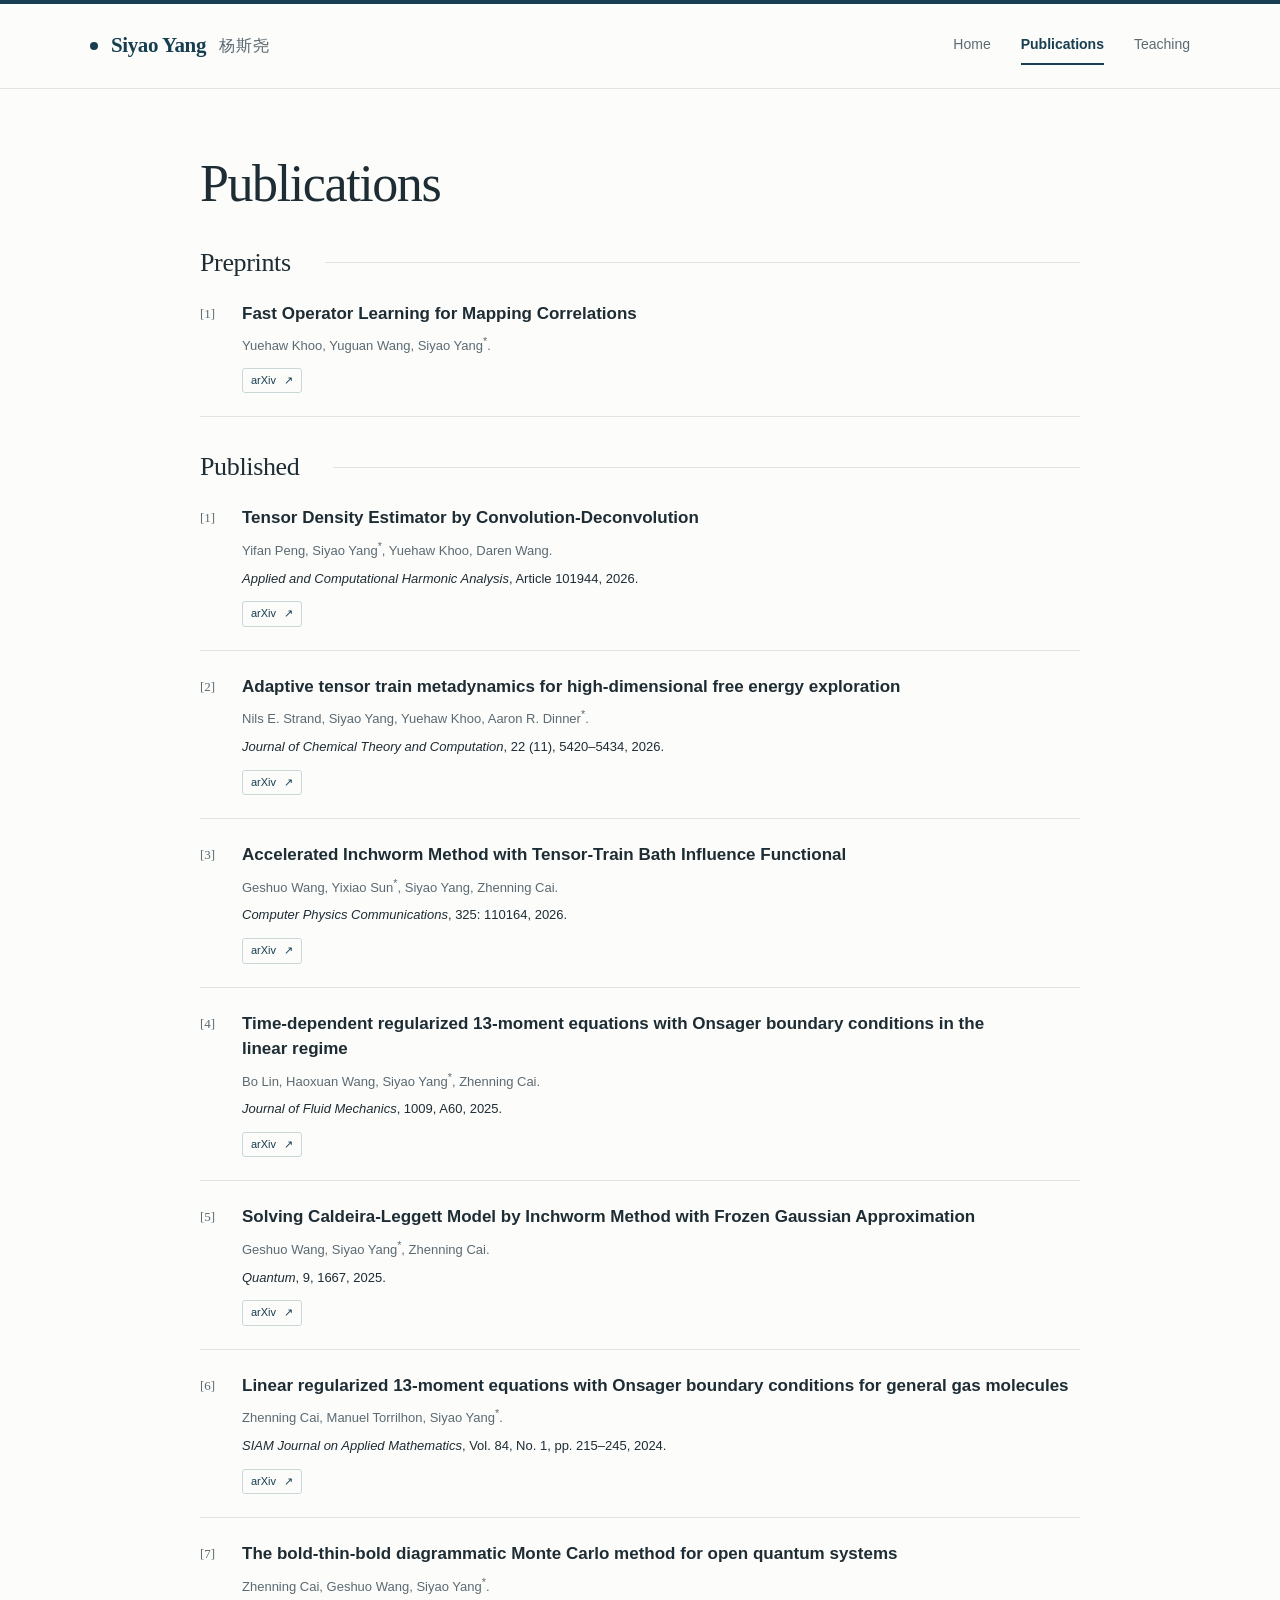
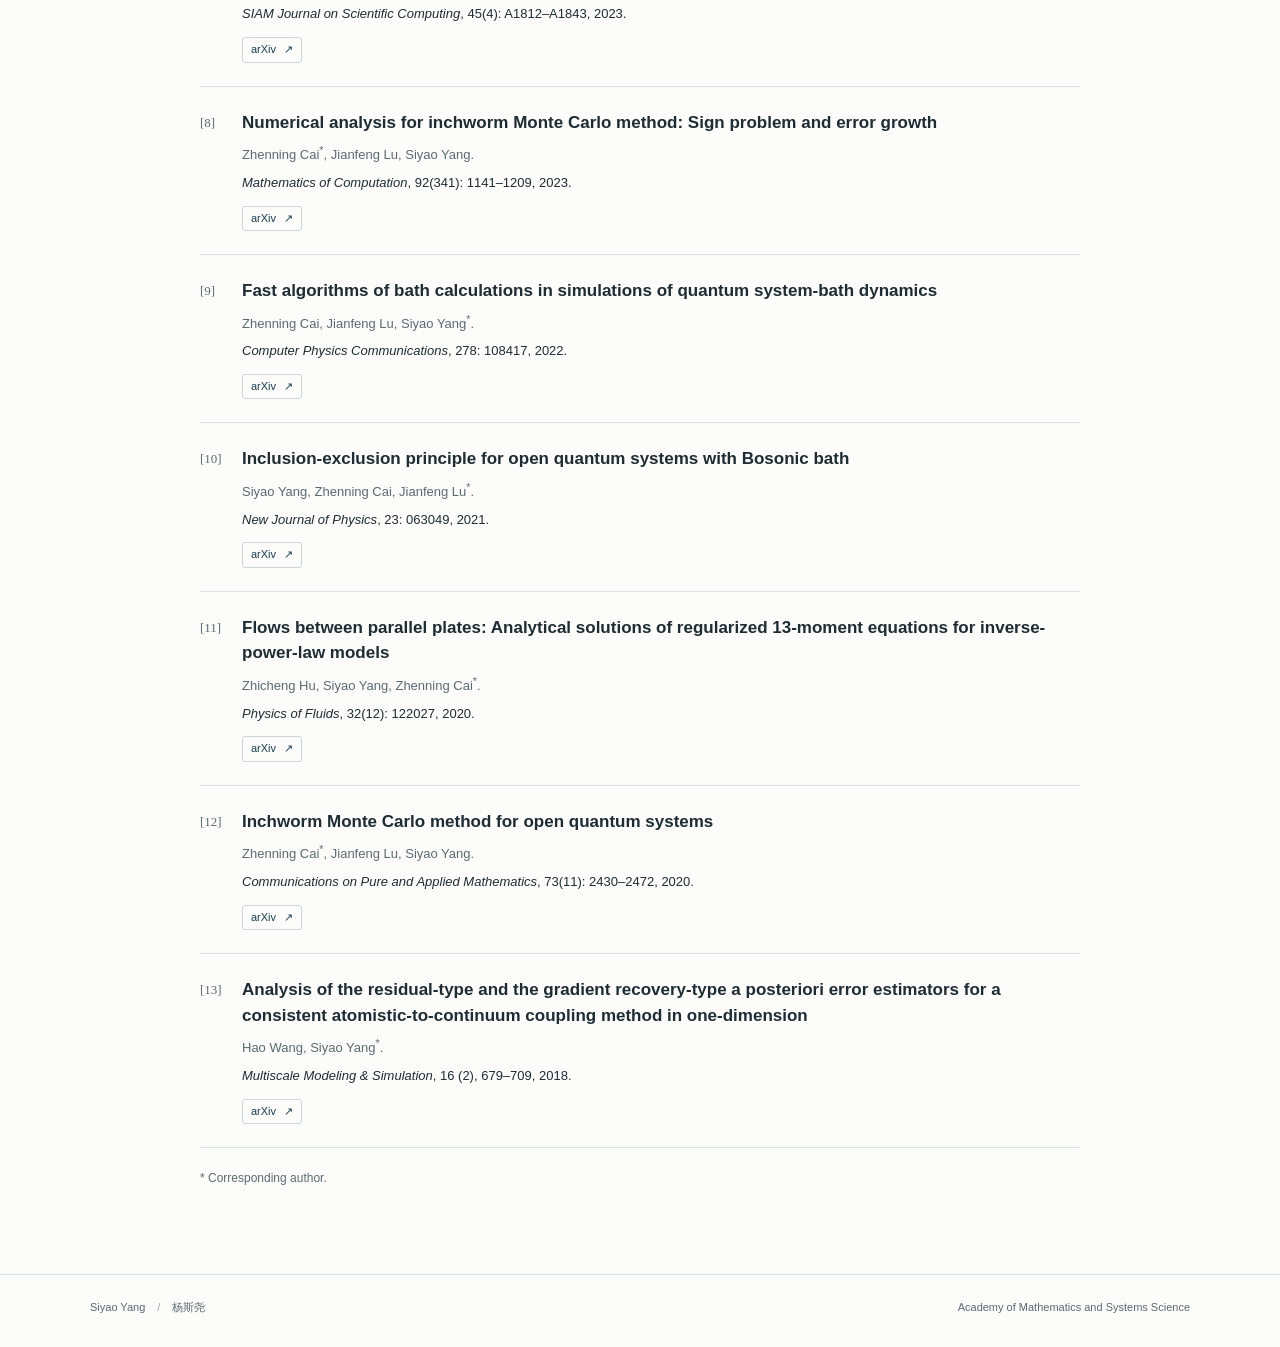
==== commit 7eb2a107: "Use arXiv link and number publications newest first" ====
--- a/publications.html
+++ b/publications.html
@@ -33,42 +33,42 @@
   
   <div class="paper-links"><a class="paper-link" href="https://arxiv.org/abs/2512.09286">arXiv <span aria-hidden="true">↗</span></a></div></article>
 </li></ol></section><section class="section publication-section" data-publication-section="published" id="published"><div class="section-heading"><h2>Published</h2><span class="section-count"></span><span class="section-line" aria-hidden="true"></span></div><ol class="publication-list"><li class="publication" data-kind="published" id="published-13">
-  <span class="publication-number">[13]</span>
-  <article><h3><a href="https://www.sciencedirect.com/science/article/pii/S1063520326000928">Tensor Density Estimator by Convolution-Deconvolution</a></h3>
+  <span class="publication-number">[1]</span>
+  <article><h3><a href="https://arxiv.org/abs/2412.18964">Tensor Density Estimator by Convolution-Deconvolution</a></h3>
   <p class="publication-authors">Yifan Peng, Siyao Yang<sup aria-label="corresponding author">*</sup>, Yuehaw Khoo, Daren Wang.</p>
   <p class="publication-venue"><em>Applied and Computational Harmonic Analysis</em>, Article 101944, 2026.</p>
-  <div class="paper-links"><a class="paper-link" href="https://www.sciencedirect.com/science/article/pii/S1063520326000928">Publisher <span aria-hidden="true">↗</span></a><a class="paper-link" href="https://arxiv.org/abs/2412.18964">arXiv <span aria-hidden="true">↗</span></a></div></article>
+  <div class="paper-links"><a class="paper-link" href="https://arxiv.org/abs/2412.18964">arXiv <span aria-hidden="true">↗</span></a></div></article>
 </li>
 <li class="publication" data-kind="published" id="published-12">
-  <span class="publication-number">[12]</span>
+  <span class="publication-number">[2]</span>
   <article><h3><a href="https://arxiv.org/abs/2603.13549">Adaptive tensor train metadynamics for high-dimensional free energy exploration</a></h3>
   <p class="publication-authors">Nils E. Strand, Siyao Yang, Yuehaw Khoo, Aaron R. Dinner<sup aria-label="corresponding author">*</sup>.</p>
   <p class="publication-venue"><em>Journal of Chemical Theory and Computation</em>, 22 (11), 5420–5434, 2026.</p>
   <div class="paper-links"><a class="paper-link" href="https://arxiv.org/abs/2603.13549">arXiv <span aria-hidden="true">↗</span></a></div></article>
 </li>
 <li class="publication" data-kind="published" id="published-11">
-  <span class="publication-number">[11]</span>
+  <span class="publication-number">[3]</span>
   <article><h3><a href="https://arxiv.org/abs/2506.12410">Accelerated Inchworm Method with Tensor-Train Bath Influence Functional</a></h3>
   <p class="publication-authors">Geshuo Wang, Yixiao Sun<sup aria-label="corresponding author">*</sup>, Siyao Yang, Zhenning Cai.</p>
   <p class="publication-venue"><em>Computer Physics Communications</em>, 325: 110164, 2026.</p>
   <div class="paper-links"><a class="paper-link" href="https://arxiv.org/abs/2506.12410">arXiv <span aria-hidden="true">↗</span></a></div></article>
 </li>
 <li class="publication" data-kind="published" id="published-10">
-  <span class="publication-number">[10]</span>
+  <span class="publication-number">[4]</span>
   <article><h3><a href="https://arxiv.org/abs/2407.12845">Time-dependent regularized 13-moment equations with Onsager boundary conditions in the linear regime</a></h3>
   <p class="publication-authors">Bo Lin, Haoxuan Wang, Siyao Yang<sup aria-label="corresponding author">*</sup>, Zhenning Cai.</p>
   <p class="publication-venue"><em>Journal of Fluid Mechanics</em>, 1009, A60, 2025.</p>
   <div class="paper-links"><a class="paper-link" href="https://arxiv.org/abs/2407.12845">arXiv <span aria-hidden="true">↗</span></a></div></article>
 </li>
 <li class="publication" data-kind="published" id="published-9">
-  <span class="publication-number">[9]</span>
+  <span class="publication-number">[5]</span>
   <article><h3><a href="https://arxiv.org/abs/2408.01039">Solving Caldeira-Leggett Model by Inchworm Method with Frozen Gaussian Approximation</a></h3>
   <p class="publication-authors">Geshuo Wang, Siyao Yang<sup aria-label="corresponding author">*</sup>, Zhenning Cai.</p>
   <p class="publication-venue"><em>Quantum</em>, 9, 1667, 2025.</p>
   <div class="paper-links"><a class="paper-link" href="https://arxiv.org/abs/2408.01039">arXiv <span aria-hidden="true">↗</span></a></div></article>
 </li>
 <li class="publication" data-kind="published" id="published-8">
-  <span class="publication-number">[8]</span>
+  <span class="publication-number">[6]</span>
   <article><h3><a href="https://arxiv.org/abs/2303.07314">Linear regularized 13-moment equations with Onsager boundary conditions for general gas molecules</a></h3>
   <p class="publication-authors">Zhenning Cai, Manuel Torrilhon, Siyao Yang<sup aria-label="corresponding author">*</sup>.</p>
   <p class="publication-venue"><em>SIAM Journal on Applied Mathematics</em>, Vol. 84, No. 1, pp. 215–245, 2024.</p>
@@ -82,42 +82,42 @@
   <div class="paper-links"><a class="paper-link" href="https://arxiv.org/abs/2205.10896">arXiv <span aria-hidden="true">↗</span></a></div></article>
 </li>
 <li class="publication" data-kind="published" id="published-6">
-  <span class="publication-number">[6]</span>
+  <span class="publication-number">[8]</span>
   <article><h3><a href="https://arxiv.org/abs/2006.07654">Numerical analysis for inchworm Monte Carlo method: Sign problem and error growth</a></h3>
   <p class="publication-authors">Zhenning Cai<sup aria-label="corresponding author">*</sup>, Jianfeng Lu, Siyao Yang.</p>
   <p class="publication-venue"><em>Mathematics of Computation</em>, 92(341): 1141–1209, 2023.</p>
   <div class="paper-links"><a class="paper-link" href="https://arxiv.org/abs/2006.07654">arXiv <span aria-hidden="true">↗</span></a></div></article>
 </li>
 <li class="publication" data-kind="published" id="published-5">
-  <span class="publication-number">[5]</span>
+  <span class="publication-number">[9]</span>
   <article><h3><a href="https://arxiv.org/abs/2202.06190">Fast algorithms of bath calculations in simulations of quantum system-bath dynamics</a></h3>
   <p class="publication-authors">Zhenning Cai, Jianfeng Lu, Siyao Yang<sup aria-label="corresponding author">*</sup>.</p>
   <p class="publication-venue"><em>Computer Physics Communications</em>, 278: 108417, 2022.</p>
   <div class="paper-links"><a class="paper-link" href="https://arxiv.org/abs/2202.06190">arXiv <span aria-hidden="true">↗</span></a></div></article>
 </li>
 <li class="publication" data-kind="published" id="published-4">
-  <span class="publication-number">[4]</span>
+  <span class="publication-number">[10]</span>
   <article><h3><a href="https://arxiv.org/abs/2103.01423">Inclusion-exclusion principle for open quantum systems with Bosonic bath</a></h3>
   <p class="publication-authors">Siyao Yang, Zhenning Cai, Jianfeng Lu<sup aria-label="corresponding author">*</sup>.</p>
   <p class="publication-venue"><em>New Journal of Physics</em>, 23: 063049, 2021.</p>
   <div class="paper-links"><a class="paper-link" href="https://arxiv.org/abs/2103.01423">arXiv <span aria-hidden="true">↗</span></a></div></article>
 </li>
 <li class="publication" data-kind="published" id="published-3">
-  <span class="publication-number">[3]</span>
+  <span class="publication-number">[11]</span>
   <article><h3><a href="https://arxiv.org/abs/2010.03434">Flows between parallel plates: Analytical solutions of regularized 13-moment equations for inverse-power-law models</a></h3>
   <p class="publication-authors">Zhicheng Hu, Siyao Yang, Zhenning Cai<sup aria-label="corresponding author">*</sup>.</p>
   <p class="publication-venue"><em>Physics of Fluids</em>, 32(12): 122027, 2020.</p>
   <div class="paper-links"><a class="paper-link" href="https://arxiv.org/abs/2010.03434">arXiv <span aria-hidden="true">↗</span></a></div></article>
 </li>
 <li class="publication" data-kind="published" id="published-2">
-  <span class="publication-number">[2]</span>
+  <span class="publication-number">[12]</span>
   <article><h3><a href="https://arxiv.org/abs/1811.08044">Inchworm Monte Carlo method for open quantum systems</a></h3>
   <p class="publication-authors">Zhenning Cai<sup aria-label="corresponding author">*</sup>, Jianfeng Lu, Siyao Yang.</p>
   <p class="publication-venue"><em>Communications on Pure and Applied Mathematics</em>, 73(11): 2430–2472, 2020.</p>
   <div class="paper-links"><a class="paper-link" href="https://arxiv.org/abs/1811.08044">arXiv <span aria-hidden="true">↗</span></a></div></article>
 </li>
 <li class="publication" data-kind="published" id="published-1">
-  <span class="publication-number">[1]</span>
+  <span class="publication-number">[13]</span>
   <article><h3><a href="https://epubs.siam.org/doi/abs/10.1137/17M1118579">Analysis of the residual-type and the gradient recovery-type a posteriori error estimators for a consistent atomistic-to-continuum coupling method in one-dimension</a></h3>
   <p class="publication-authors">Hao Wang, Siyao Yang<sup aria-label="corresponding author">*</sup>.</p>
   <p class="publication-venue"><em>Multiscale Modeling &amp; Simulation</em>, 16 (2), 679–709, 2018.</p>
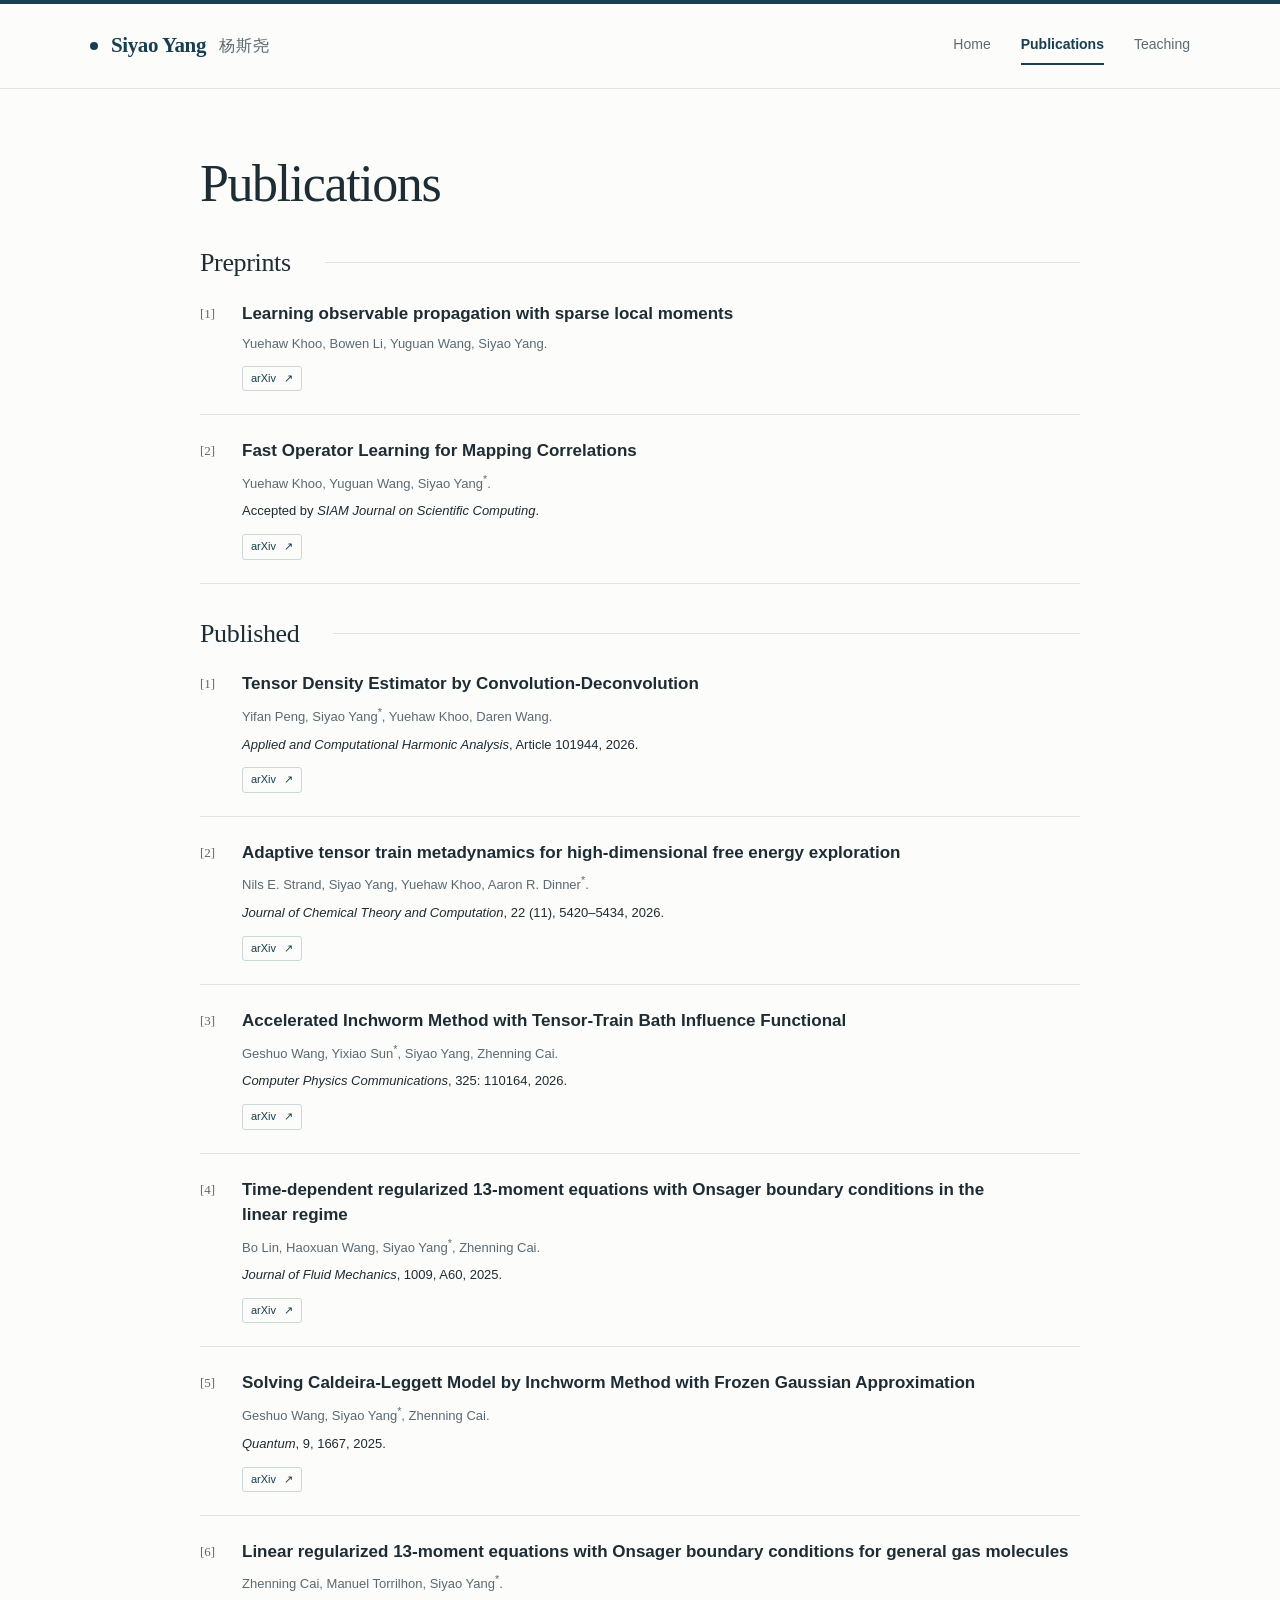
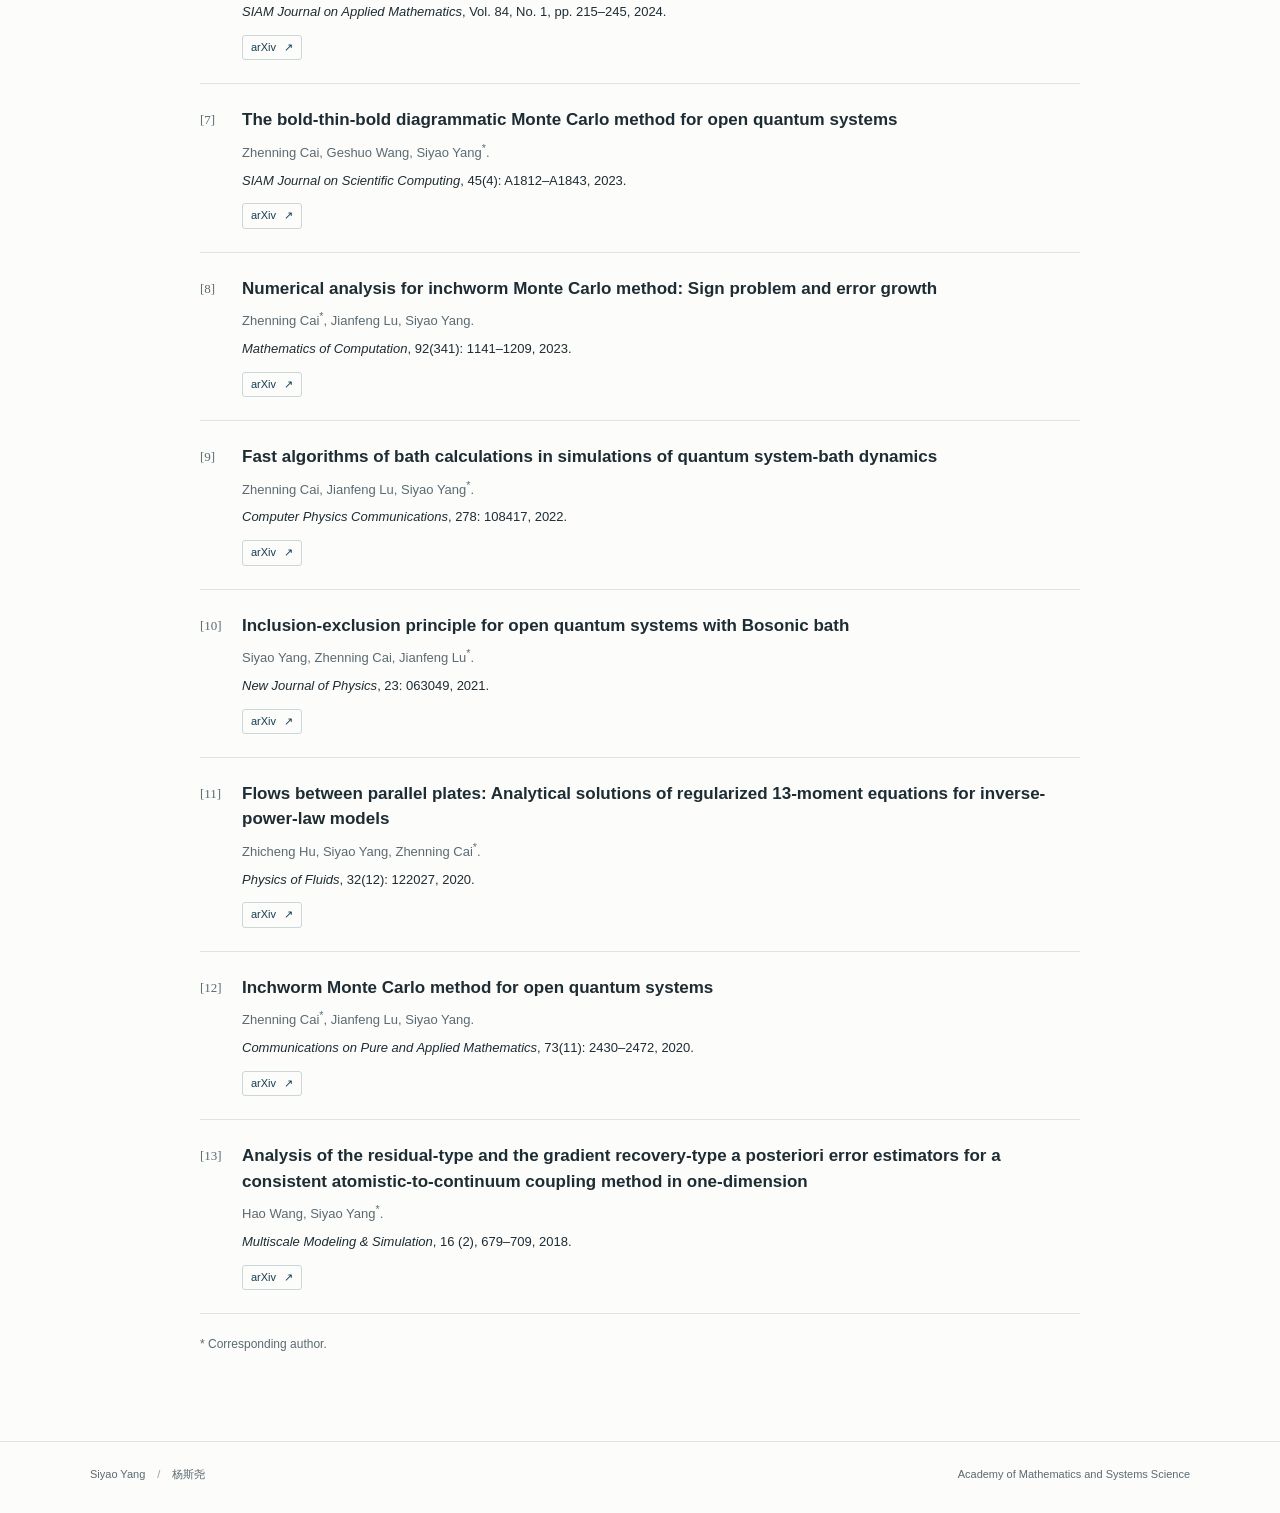
==== commit 2740fe32: "Add new preprint and note SISC acceptance" ====
--- a/publications.html
+++ b/publications.html
@@ -26,11 +26,17 @@
       <header class="page-heading">
   <p class="eyebrow"></p><h1>Publications</h1>
 </header>
-<section class="section publication-section" data-publication-section="preprint" id="preprint"><div class="section-heading"><h2>Preprints</h2><span class="section-count"></span><span class="section-line" aria-hidden="true"></span></div><ol class="publication-list"><li class="publication" data-kind="preprint" id="preprint-1">
+<section class="section publication-section" data-publication-section="preprint" id="preprint"><div class="section-heading"><h2>Preprints</h2><span class="section-count"></span><span class="section-line" aria-hidden="true"></span></div><ol class="publication-list"><li class="publication" data-kind="preprint" id="preprint-2">
   <span class="publication-number">[1]</span>
+  <article><h3><a href="https://arxiv.org/abs/2611.18448">Learning observable propagation with sparse local moments</a></h3>
+  <p class="publication-authors">Yuehaw Khoo, Bowen Li, Yuguan Wang, Siyao Yang.</p>
+  <div class="paper-links"><a class="paper-link" href="https://arxiv.org/abs/2611.18448">arXiv <span aria-hidden="true">↗</span></a></div></article>
+</li>
+<li class="publication" data-kind="preprint" id="preprint-1">
+  <span class="publication-number">[2]</span>
   <article><h3><a href="https://arxiv.org/abs/2512.09286">Fast Operator Learning for Mapping Correlations</a></h3>
   <p class="publication-authors">Yuehaw Khoo, Yuguan Wang, Siyao Yang<sup aria-label="corresponding author">*</sup>.</p>
-  
+  <p class="publication-venue">Accepted by <em>SIAM Journal on Scientific Computing</em>.</p>
   <div class="paper-links"><a class="paper-link" href="https://arxiv.org/abs/2512.09286">arXiv <span aria-hidden="true">↗</span></a></div></article>
 </li></ol></section><section class="section publication-section" data-publication-section="published" id="published"><div class="section-heading"><h2>Published</h2><span class="section-count"></span><span class="section-line" aria-hidden="true"></span></div><ol class="publication-list"><li class="publication" data-kind="published" id="published-13">
   <span class="publication-number">[1]</span>
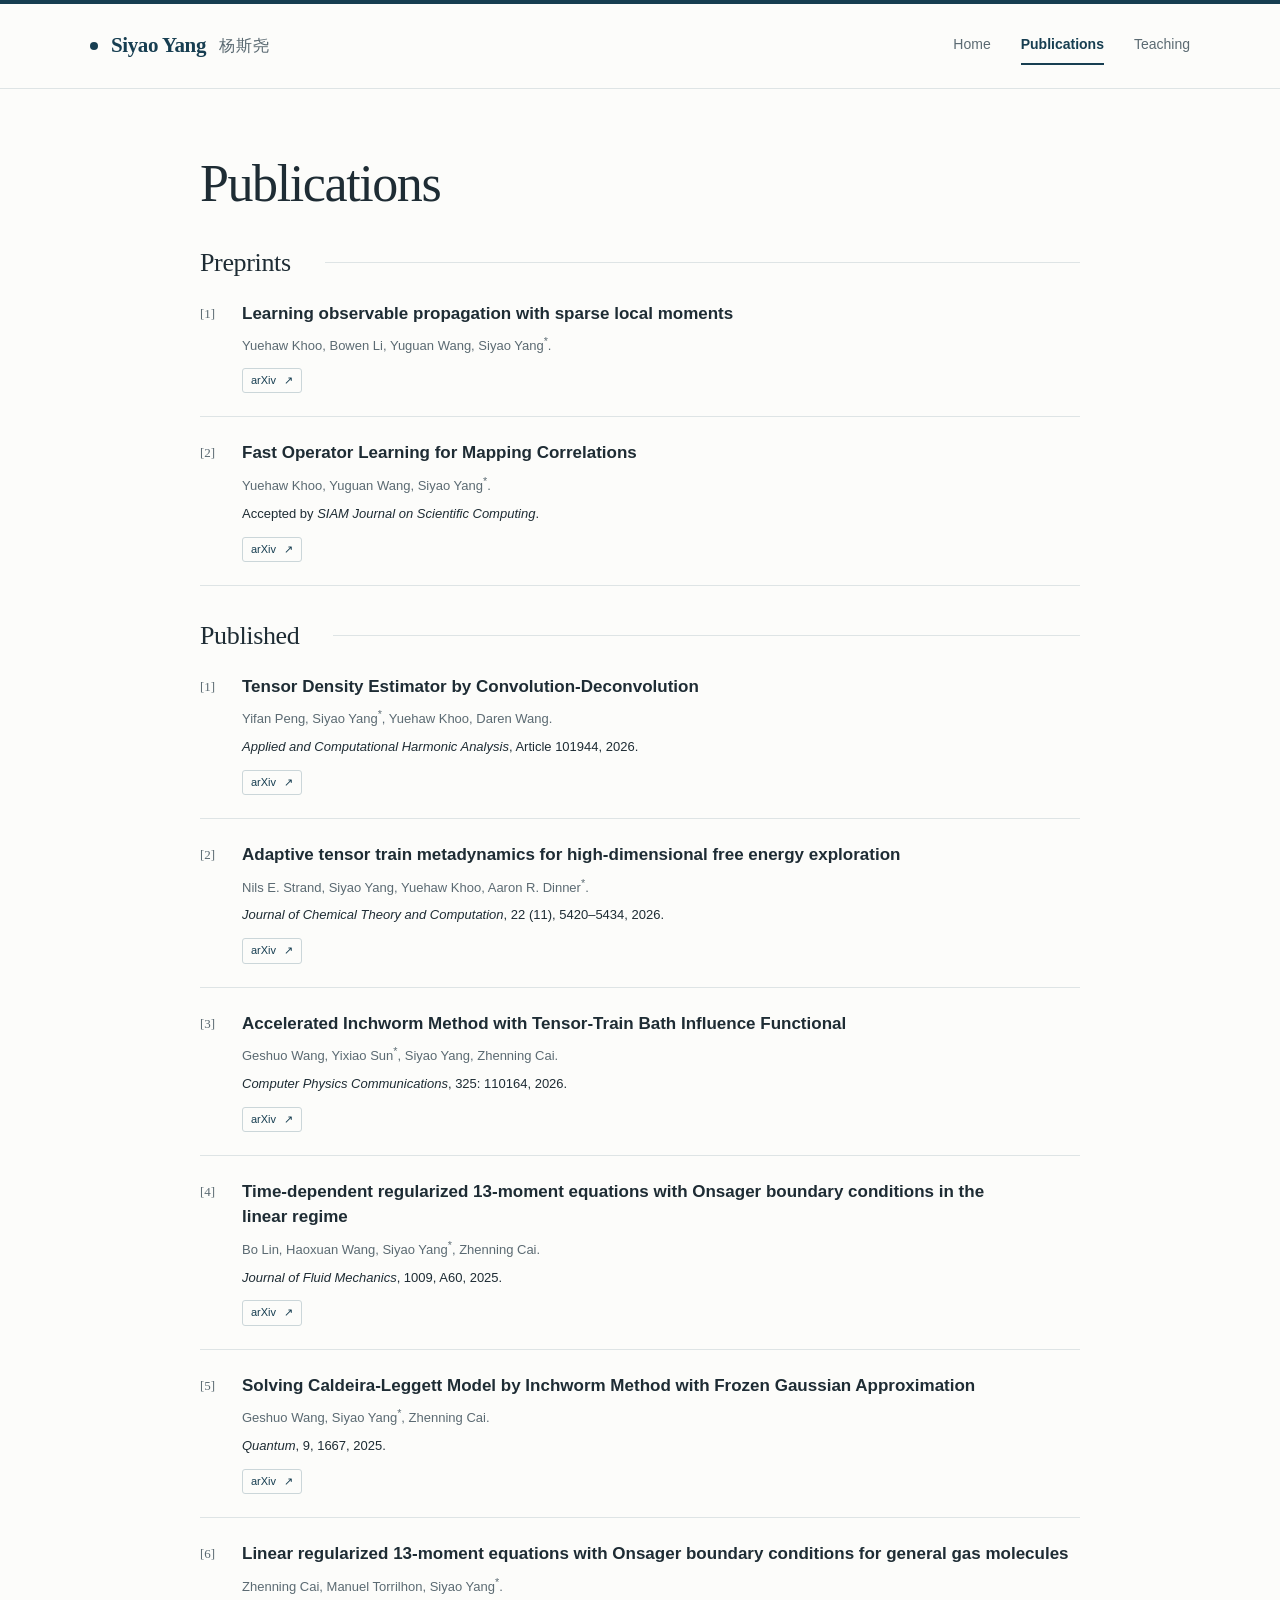
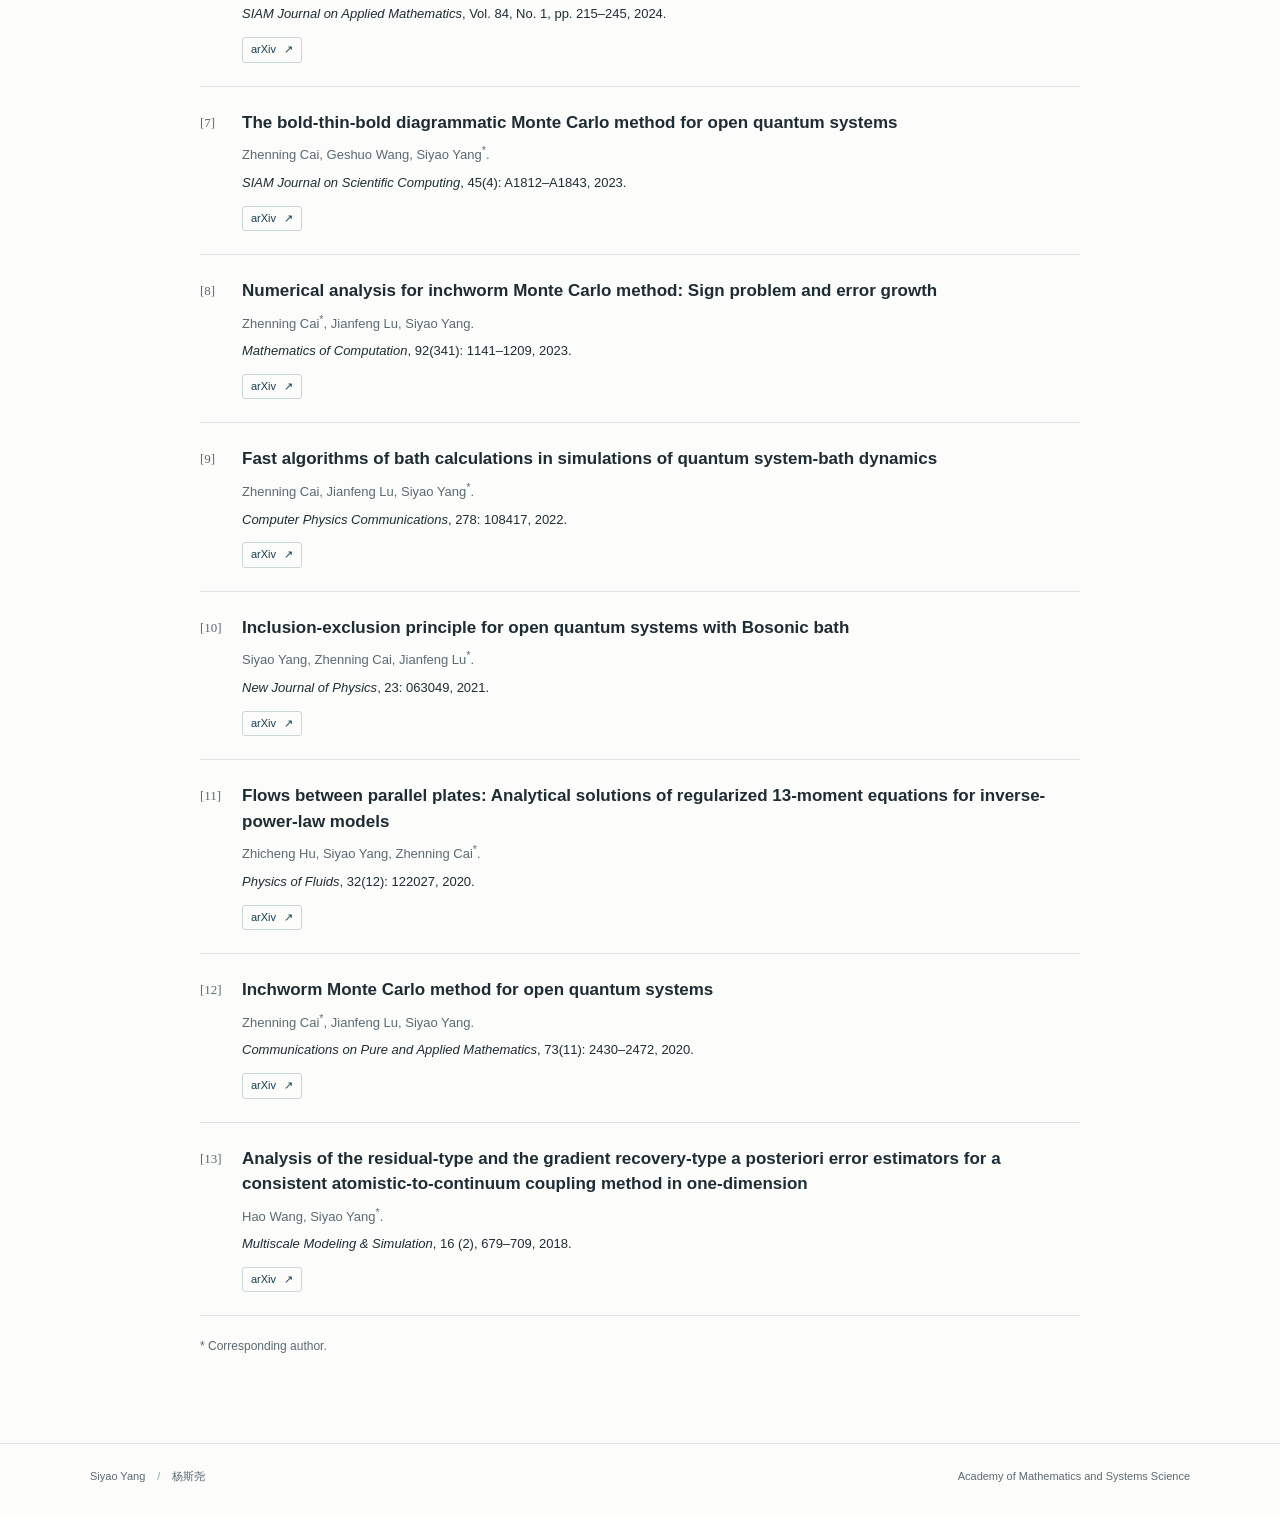
==== commit 413a989e: "Mark corresponding author on new preprint" ====
--- a/publications.html
+++ b/publications.html
@@ -29,7 +29,7 @@
 <section class="section publication-section" data-publication-section="preprint" id="preprint"><div class="section-heading"><h2>Preprints</h2><span class="section-count"></span><span class="section-line" aria-hidden="true"></span></div><ol class="publication-list"><li class="publication" data-kind="preprint" id="preprint-2">
   <span class="publication-number">[1]</span>
   <article><h3><a href="https://arxiv.org/abs/2611.18448">Learning observable propagation with sparse local moments</a></h3>
-  <p class="publication-authors">Yuehaw Khoo, Bowen Li, Yuguan Wang, Siyao Yang.</p>
+  <p class="publication-authors">Yuehaw Khoo, Bowen Li, Yuguan Wang, Siyao Yang<sup aria-label="corresponding author">*</sup>.</p>
   <div class="paper-links"><a class="paper-link" href="https://arxiv.org/abs/2611.18448">arXiv <span aria-hidden="true">↗</span></a></div></article>
 </li>
 <li class="publication" data-kind="preprint" id="preprint-1">
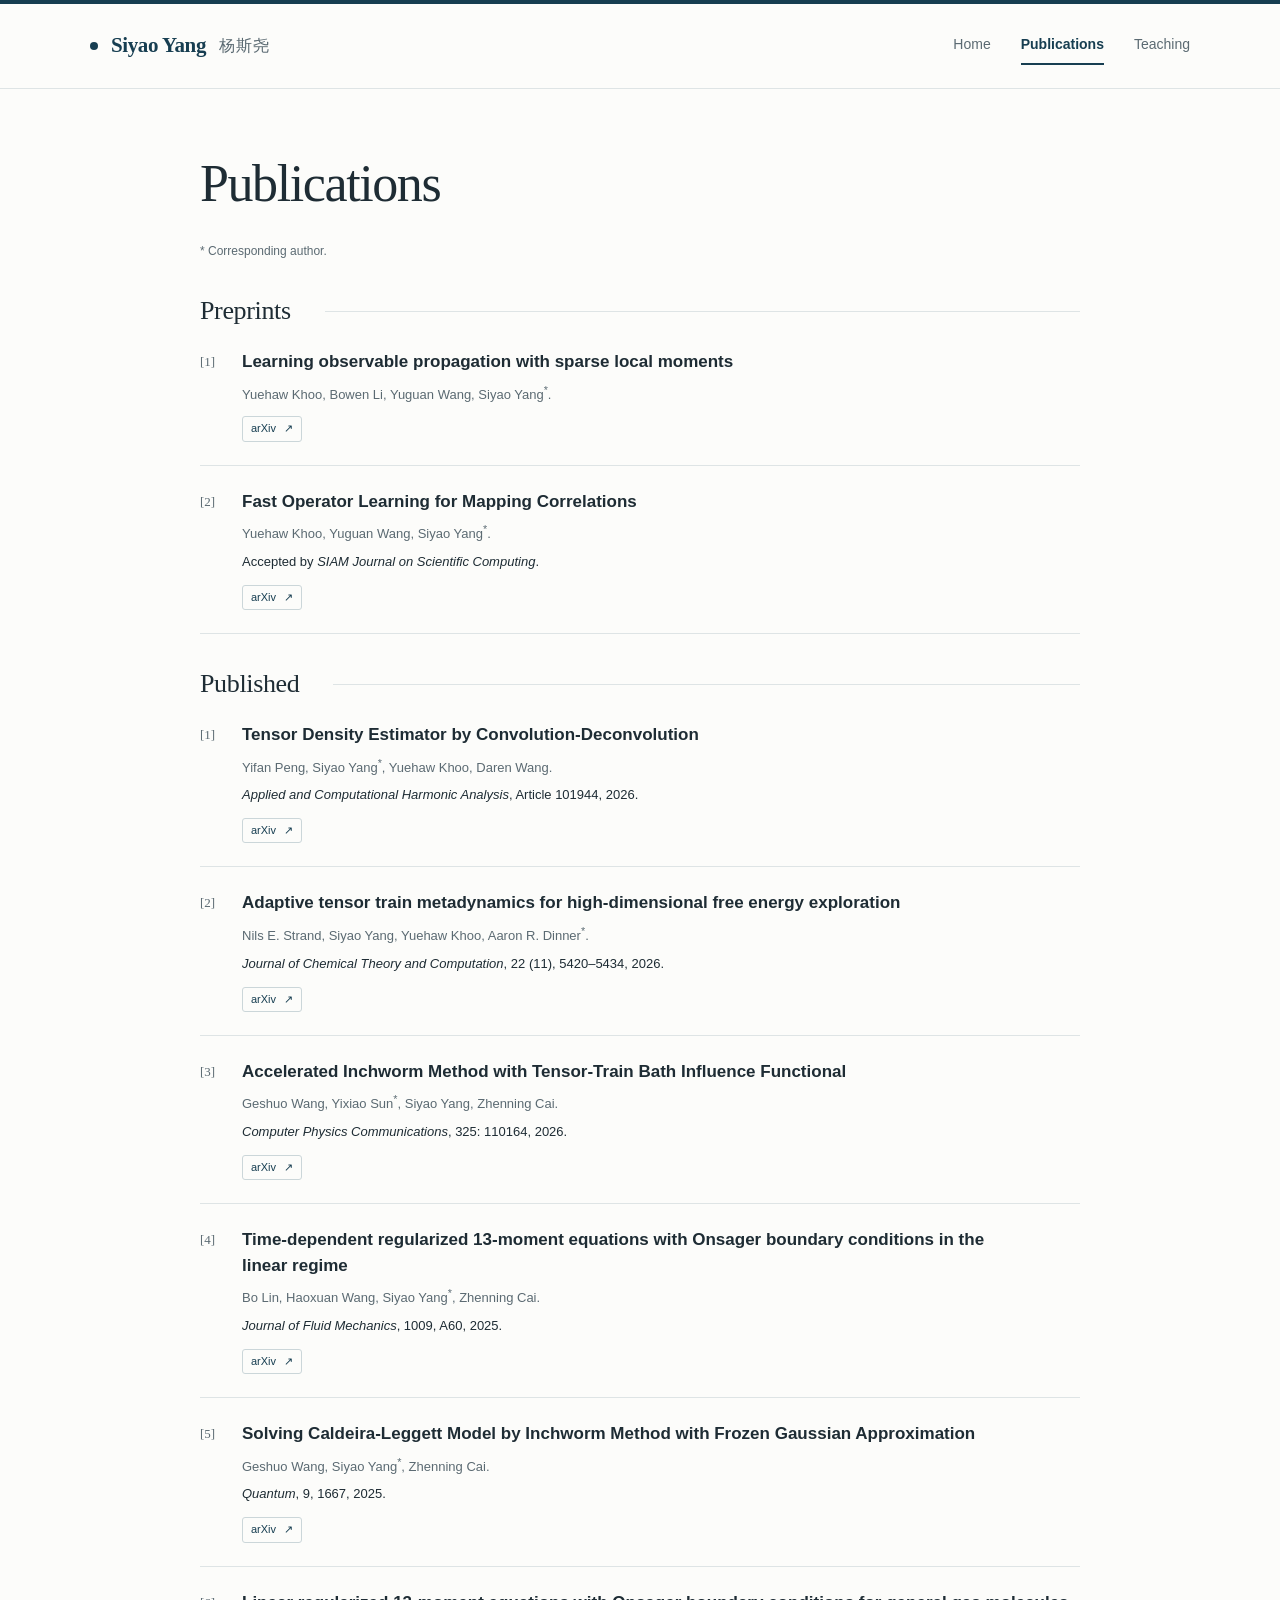
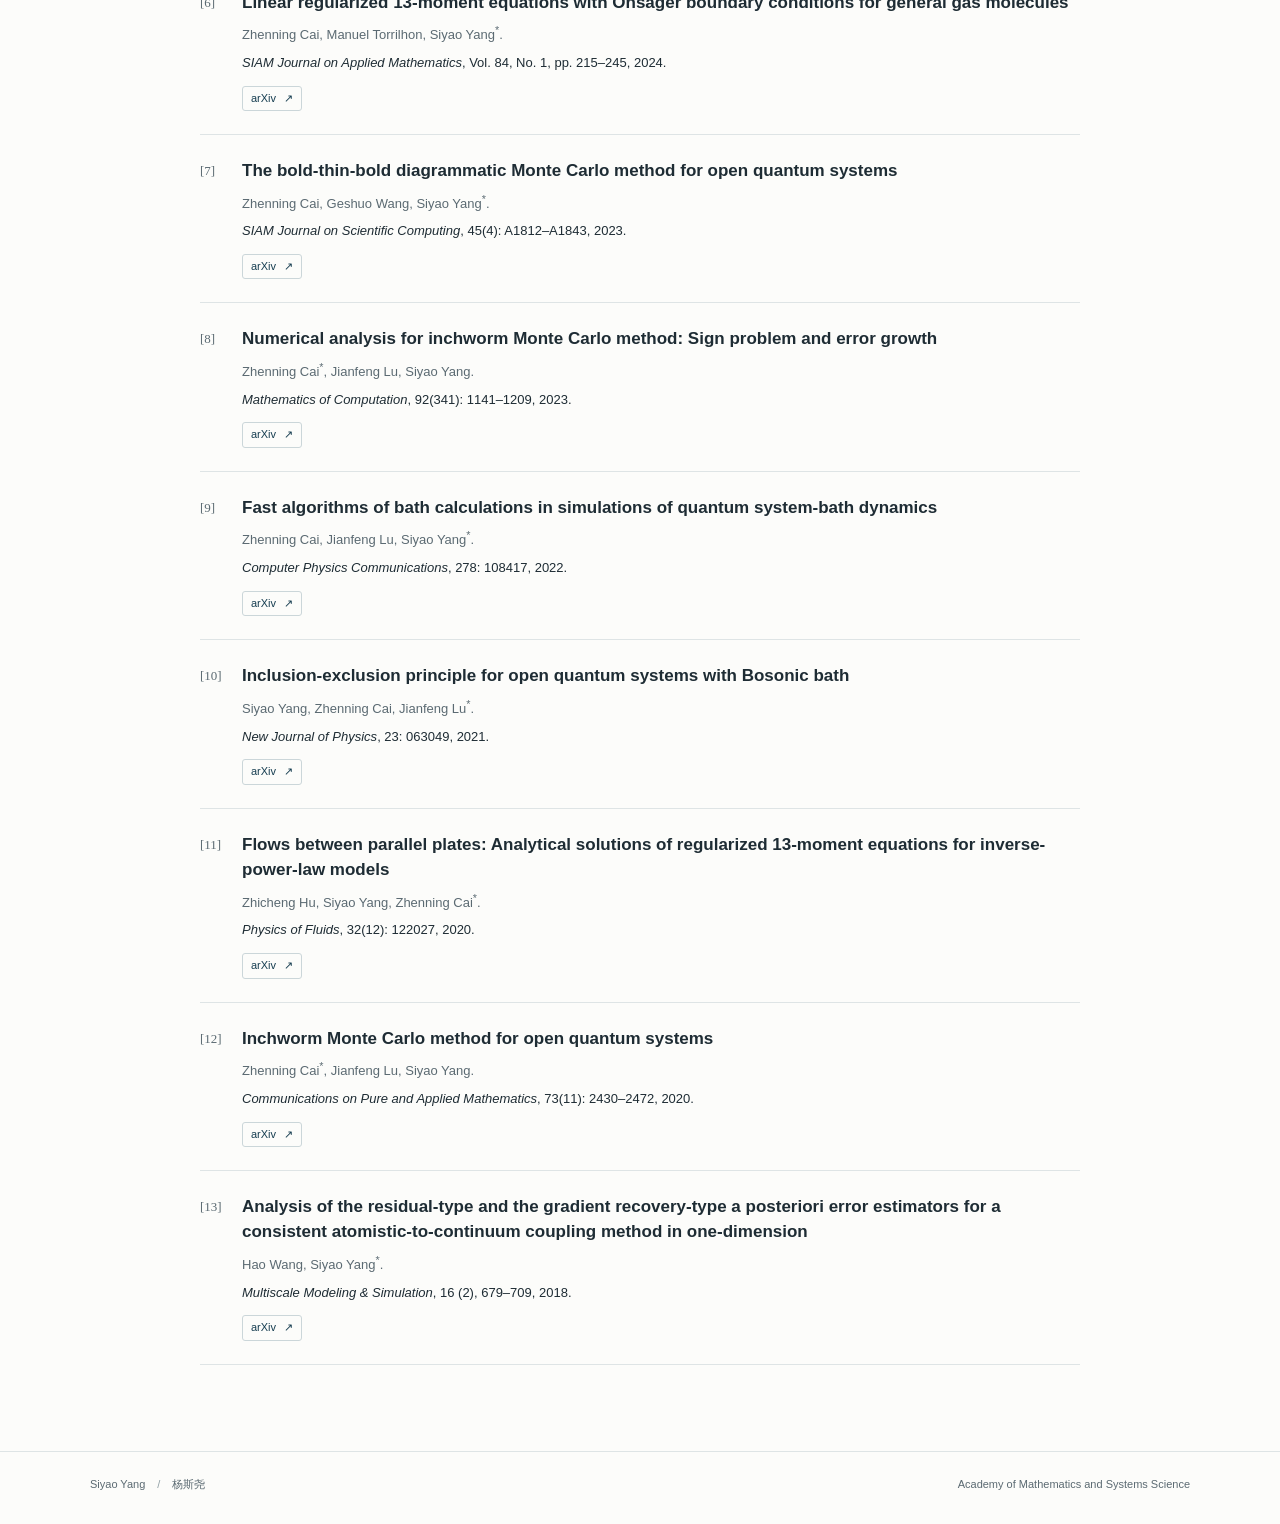
==== commit 11bccfb3: "Move corresponding author note to top" ====
--- a/publications.html
+++ b/publications.html
@@ -26,6 +26,7 @@
       <header class="page-heading">
   <p class="eyebrow"></p><h1>Publications</h1>
 </header>
+<p class="publication-note">* Corresponding author.</p>
 <section class="section publication-section" data-publication-section="preprint" id="preprint"><div class="section-heading"><h2>Preprints</h2><span class="section-count"></span><span class="section-line" aria-hidden="true"></span></div><ol class="publication-list"><li class="publication" data-kind="preprint" id="preprint-2">
   <span class="publication-number">[1]</span>
   <article><h3><a href="https://arxiv.org/abs/2611.18448">Learning observable propagation with sparse local moments</a></h3>
@@ -129,7 +130,6 @@
   <p class="publication-venue"><em>Multiscale Modeling &amp; Simulation</em>, 16 (2), 679–709, 2018.</p>
   <div class="paper-links"><a class="paper-link" href="https://arxiv.org/abs/1702.04048">arXiv <span aria-hidden="true">↗</span></a></div></article>
 </li></ol></section>
-<p class="publication-note">* Corresponding author.</p>
     </main>
   </div>
   <footer class="site-footer"><div><span>Siyao Yang <span class="footer-divider">/</span> <span lang="zh-Hans">杨斯尧</span></span><span>Academy of Mathematics and Systems Science</span></div></footer>
